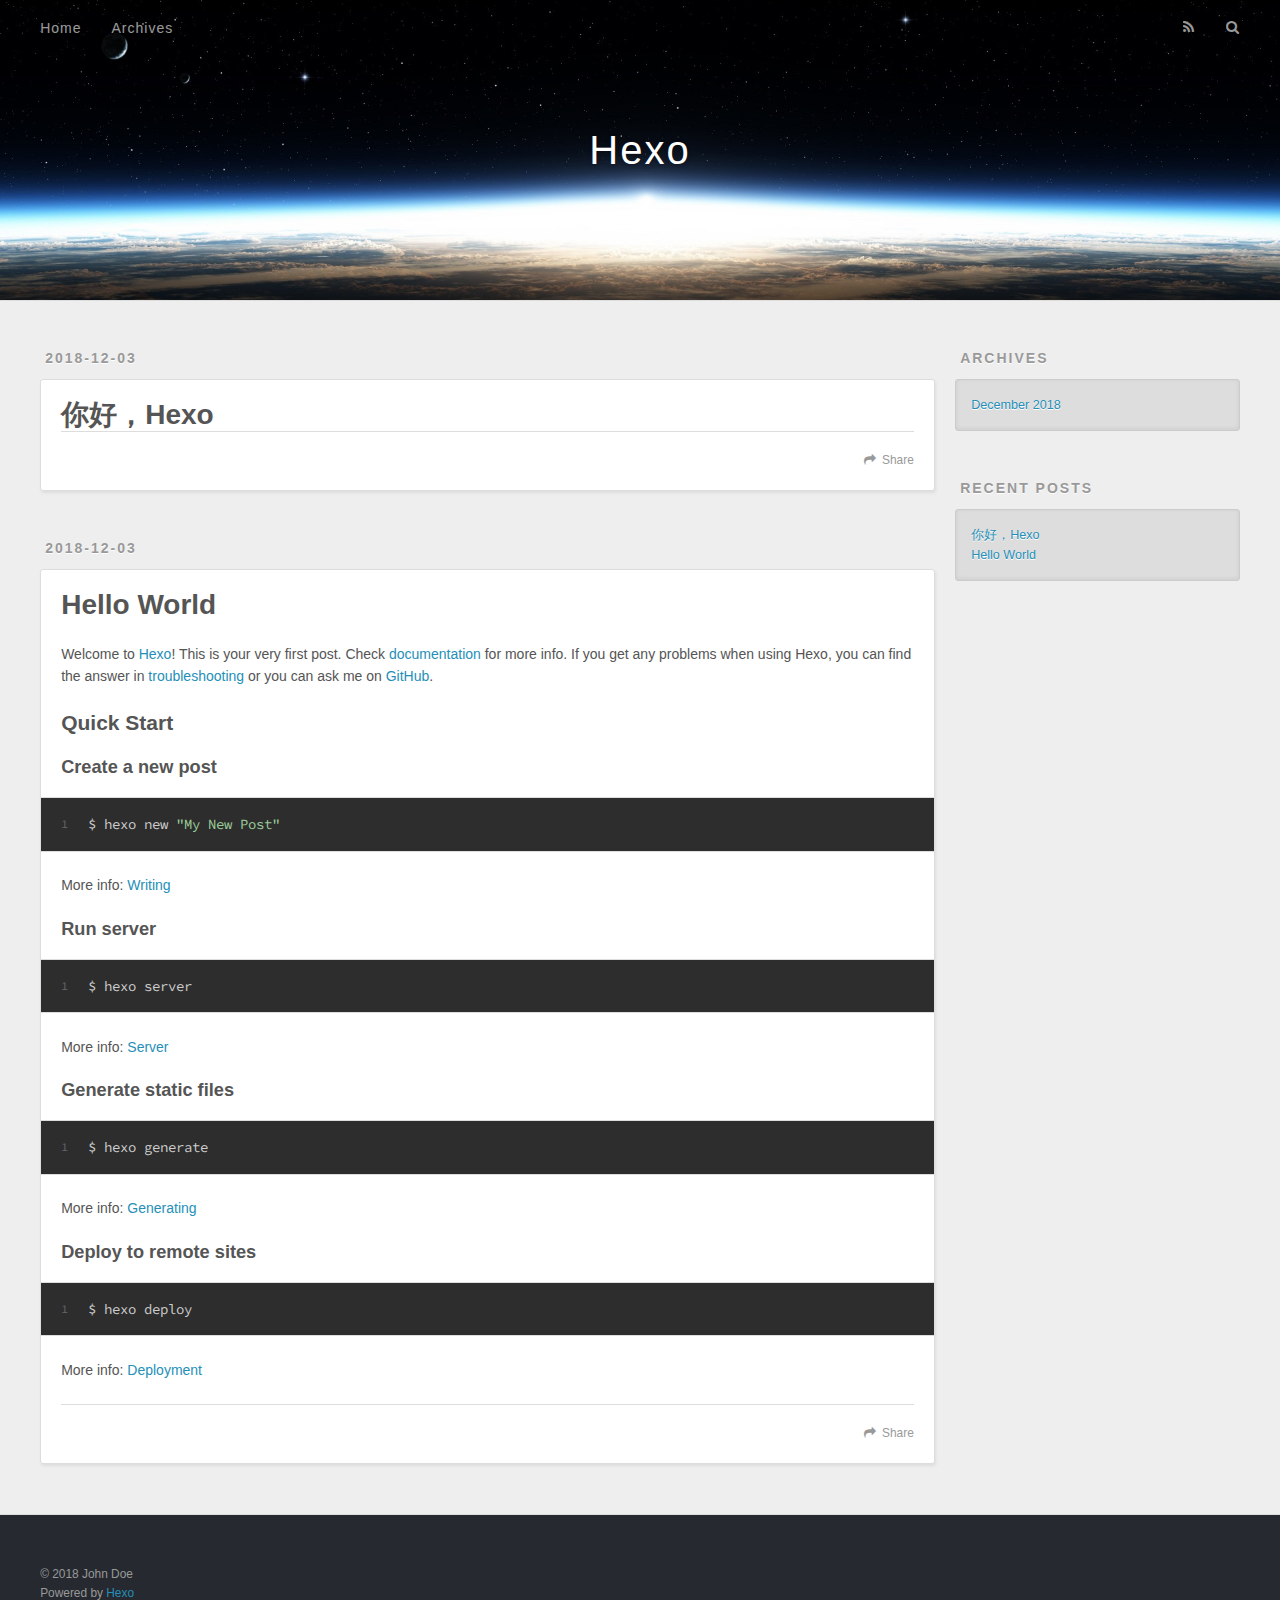
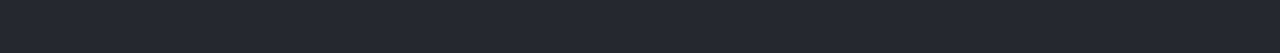
==== index.html @ b7c9f00b "Site updated: 2018-12-03 15:05:57" ====
<!DOCTYPE html>
<html>
<head><meta name="generator" content="Hexo 3.8.0">
  <meta charset="utf-8">
  

  
  <title>Hexo</title>
  <meta name="viewport" content="width=device-width, initial-scale=1, maximum-scale=1">
  <meta property="og:type" content="website">
<meta property="og:title" content="Hexo">
<meta property="og:url" content="http://yoursite.com/index.html">
<meta property="og:site_name" content="Hexo">
<meta property="og:locale" content="default">
<meta name="twitter:card" content="summary">
<meta name="twitter:title" content="Hexo">
  
    <link rel="alternate" href="/atom.xml" title="Hexo" type="application/atom+xml">
  
  
    <link rel="icon" href="/favicon.png">
  
  
    <link href="//fonts.googleapis.com/css?family=Source+Code+Pro" rel="stylesheet" type="text/css">
  
  <link rel="stylesheet" href="/css/style.css">
</head>
</html>
<body>
  <div id="container">
    <div id="wrap">
      <header id="header">
  <div id="banner"></div>
  <div id="header-outer" class="outer">
    <div id="header-title" class="inner">
      <h1 id="logo-wrap">
        <a href="/" id="logo">Hexo</a>
      </h1>
      
    </div>
    <div id="header-inner" class="inner">
      <nav id="main-nav">
        <a id="main-nav-toggle" class="nav-icon"></a>
        
          <a class="main-nav-link" href="/">Home</a>
        
          <a class="main-nav-link" href="/archives">Archives</a>
        
      </nav>
      <nav id="sub-nav">
        
          <a id="nav-rss-link" class="nav-icon" href="/atom.xml" title="RSS Feed"></a>
        
        <a id="nav-search-btn" class="nav-icon" title="Search"></a>
      </nav>
      <div id="search-form-wrap">
        <form action="//google.com/search" method="get" accept-charset="UTF-8" class="search-form"><input type="search" name="q" class="search-form-input" placeholder="Search"><button type="submit" class="search-form-submit">&#xF002;</button><input type="hidden" name="sitesearch" value="http://yoursite.com"></form>
      </div>
    </div>
  </div>
</header>
      <div class="outer">
        <section id="main">
  
    <article id="post-你好，Hexo" class="article article-type-post" itemscope="" itemprop="blogPost">
  <div class="article-meta">
    <a href="/2018/12/03/你好，Hexo/" class="article-date">
  <time datetime="2018-12-03T07:04:29.000Z" itemprop="datePublished">2018-12-03</time>
</a>
    
  </div>
  <div class="article-inner">
    
    
      <header class="article-header">
        
  
    <h1 itemprop="name">
      <a class="article-title" href="/2018/12/03/你好，Hexo/">你好，Hexo</a>
    </h1>
  

      </header>
    
    <div class="article-entry" itemprop="articleBody">
      
        
      
    </div>
    <footer class="article-footer">
      <a data-url="http://yoursite.com/2018/12/03/你好，Hexo/" data-id="cjp7z0o010001n8woi3otxloj" class="article-share-link">Share</a>
      
      
    </footer>
  </div>
  
</article>


  
    <article id="post-hello-world" class="article article-type-post" itemscope="" itemprop="blogPost">
  <div class="article-meta">
    <a href="/2018/12/03/hello-world/" class="article-date">
  <time datetime="2018-12-03T06:19:21.789Z" itemprop="datePublished">2018-12-03</time>
</a>
    
  </div>
  <div class="article-inner">
    
    
      <header class="article-header">
        
  
    <h1 itemprop="name">
      <a class="article-title" href="/2018/12/03/hello-world/">Hello World</a>
    </h1>
  

      </header>
    
    <div class="article-entry" itemprop="articleBody">
      
        <p>Welcome to <a href="https://hexo.io/" target="_blank" rel="noopener">Hexo</a>! This is your very first post. Check <a href="https://hexo.io/docs/" target="_blank" rel="noopener">documentation</a> for more info. If you get any problems when using Hexo, you can find the answer in <a href="https://hexo.io/docs/troubleshooting.html" target="_blank" rel="noopener">troubleshooting</a> or you can ask me on <a href="https://github.com/hexojs/hexo/issues" target="_blank" rel="noopener">GitHub</a>.</p>
<h2 id="Quick-Start"><a href="#Quick-Start" class="headerlink" title="Quick Start"></a>Quick Start</h2><h3 id="Create-a-new-post"><a href="#Create-a-new-post" class="headerlink" title="Create a new post"></a>Create a new post</h3><figure class="highlight bash"><table><tr><td class="gutter"><pre><span class="line">1</span><br></pre></td><td class="code"><pre><span class="line">$ hexo new <span class="string">"My New Post"</span></span><br></pre></td></tr></table></figure>
<p>More info: <a href="https://hexo.io/docs/writing.html" target="_blank" rel="noopener">Writing</a></p>
<h3 id="Run-server"><a href="#Run-server" class="headerlink" title="Run server"></a>Run server</h3><figure class="highlight bash"><table><tr><td class="gutter"><pre><span class="line">1</span><br></pre></td><td class="code"><pre><span class="line">$ hexo server</span><br></pre></td></tr></table></figure>
<p>More info: <a href="https://hexo.io/docs/server.html" target="_blank" rel="noopener">Server</a></p>
<h3 id="Generate-static-files"><a href="#Generate-static-files" class="headerlink" title="Generate static files"></a>Generate static files</h3><figure class="highlight bash"><table><tr><td class="gutter"><pre><span class="line">1</span><br></pre></td><td class="code"><pre><span class="line">$ hexo generate</span><br></pre></td></tr></table></figure>
<p>More info: <a href="https://hexo.io/docs/generating.html" target="_blank" rel="noopener">Generating</a></p>
<h3 id="Deploy-to-remote-sites"><a href="#Deploy-to-remote-sites" class="headerlink" title="Deploy to remote sites"></a>Deploy to remote sites</h3><figure class="highlight bash"><table><tr><td class="gutter"><pre><span class="line">1</span><br></pre></td><td class="code"><pre><span class="line">$ hexo deploy</span><br></pre></td></tr></table></figure>
<p>More info: <a href="https://hexo.io/docs/deployment.html" target="_blank" rel="noopener">Deployment</a></p>

      
    </div>
    <footer class="article-footer">
      <a data-url="http://yoursite.com/2018/12/03/hello-world/" data-id="cjp7z0nzw0000n8wo3avt9ej6" class="article-share-link">Share</a>
      
      
    </footer>
  </div>
  
</article>


  


</section>
        
          <aside id="sidebar">
  
    

  
    

  
    
  
    
  <div class="widget-wrap">
    <h3 class="widget-title">Archives</h3>
    <div class="widget">
      <ul class="archive-list"><li class="archive-list-item"><a class="archive-list-link" href="/archives/2018/12/">December 2018</a></li></ul>
    </div>
  </div>


  
    
  <div class="widget-wrap">
    <h3 class="widget-title">Recent Posts</h3>
    <div class="widget">
      <ul>
        
          <li>
            <a href="/2018/12/03/你好，Hexo/">你好，Hexo</a>
          </li>
        
          <li>
            <a href="/2018/12/03/hello-world/">Hello World</a>
          </li>
        
      </ul>
    </div>
  </div>

  
</aside>
        
      </div>
      <footer id="footer">
  
  <div class="outer">
    <div id="footer-info" class="inner">
      &copy; 2018 John Doe<br>
      Powered by <a href="http://hexo.io/" target="_blank">Hexo</a>
    </div>
  </div>
</footer>
    </div>
    <nav id="mobile-nav">
  
    <a href="/" class="mobile-nav-link">Home</a>
  
    <a href="/archives" class="mobile-nav-link">Archives</a>
  
</nav>
    

<script src="//ajax.googleapis.com/ajax/libs/jquery/2.0.3/jquery.min.js"></script>


  <link rel="stylesheet" href="/fancybox/jquery.fancybox.css">
  <script src="/fancybox/jquery.fancybox.pack.js"></script>


<script src="/js/script.js"></script>



  </div>
</body>
</html>
---- css/style.css ----
body {
  width: 100%;
}
body:before,
body:after {
  content: "";
  display: table;
}
body:after {
  clear: both;
}
html,
body,
div,
span,
applet,
object,
iframe,
h1,
h2,
h3,
h4,
h5,
h6,
p,
blockquote,
pre,
a,
abbr,
acronym,
address,
big,
cite,
code,
del,
dfn,
em,
img,
ins,
kbd,
q,
s,
samp,
small,
strike,
strong,
sub,
sup,
tt,
var,
dl,
dt,
dd,
ol,
ul,
li,
fieldset,
form,
label,
legend,
table,
caption,
tbody,
tfoot,
thead,
tr,
th,
td {
  margin: 0;
  padding: 0;
  border: 0;
  outline: 0;
  font-weight: inherit;
  font-style: inherit;
  font-family: inherit;
  font-size: 100%;
  vertical-align: baseline;
}
body {
  line-height: 1;
  color: #000;
  background: #fff;
}
ol,
ul {
  list-style: none;
}
table {
  border-collapse: separate;
  border-spacing: 0;
  vertical-align: middle;
}
caption,
th,
td {
  text-align: left;
  font-weight: normal;
  vertical-align: middle;
}
a img {
  border: none;
}
input,
button {
  margin: 0;
  padding: 0;
}
input::-moz-focus-inner,
button::-moz-focus-inner {
  border: 0;
  padding: 0;
}
@font-face {
  font-family: FontAwesome;
  font-style: normal;
  font-weight: normal;
  src: url("fonts/fontawesome-webfont.eot?v=#4.0.3");
  src: url("fonts/fontawesome-webfont.eot?#iefix&v=#4.0.3") format("embedded-opentype"), url("fonts/fontawesome-webfont.woff?v=#4.0.3") format("woff"), url("fonts/fontawesome-webfont.ttf?v=#4.0.3") format("truetype"), url("fonts/fontawesome-webfont.svg#fontawesomeregular?v=#4.0.3") format("svg");
}
html,
body,
#container {
  height: 100%;
}
body {
  background: #eee;
  font: 14px -apple-system, BlinkMacSystemFont, "Segoe UI", "Roboto", "Oxygen", "Ubuntu", "Cantarell", "Fira Sans", "Droid Sans", "Helvetica Neue", sans-serif;
  -webkit-text-size-adjust: 100%;
}
.outer {
  max-width: 1220px;
  margin: 0 auto;
  padding: 0 20px;
}
.outer:before,
.outer:after {
  content: "";
  display: table;
}
.outer:after {
  clear: both;
}
.inner {
  display: inline;
  float: left;
  width: 98.33333333333333%;
  margin: 0 0.833333333333333%;
}
.left,
.alignleft {
  float: left;
}
.right,
.alignright {
  float: right;
}
.clear {
  clear: both;
}
#container {
  position: relative;
}
.mobile-nav-on {
  overflow: hidden;
}
#wrap {
  height: 100%;
  width: 100%;
  position: absolute;
  top: 0;
  left: 0;
  -webkit-transition: 0.2s ease-out;
  -moz-transition: 0.2s ease-out;
  -ms-transition: 0.2s ease-out;
  transition: 0.2s ease-out;
  z-index: 1;
  background: #eee;
}
.mobile-nav-on #wrap {
  left: 280px;
}
@media screen and (min-width: 768px) {
  #main {
    display: inline;
    float: left;
    width: 73.33333333333333%;
    margin: 0 0.833333333333333%;
  }
}
.article-date,
.article-category-link,
.archive-year,
.widget-title {
  text-decoration: none;
  text-transform: uppercase;
  letter-spacing: 2px;
  color: #999;
  margin-bottom: 1em;
  margin-left: 5px;
  line-height: 1em;
  text-shadow: 0 1px #fff;
  font-weight: bold;
}
.article-inner,
.archive-article-inner {
  background: #fff;
  -webkit-box-shadow: 1px 2px 3px #ddd;
  box-shadow: 1px 2px 3px #ddd;
  border: 1px solid #ddd;
  border-radius: 3px;
}
.article-entry h1,
.widget h1 {
  font-size: 2em;
}
.article-entry h2,
.widget h2 {
  font-size: 1.5em;
}
.article-entry h3,
.widget h3 {
  font-size: 1.3em;
}
.article-entry h4,
.widget h4 {
  font-size: 1.2em;
}
.article-entry h5,
.widget h5 {
  font-size: 1em;
}
.article-entry h6,
.widget h6 {
  font-size: 1em;
  color: #999;
}
.article-entry hr,
.widget hr {
  border: 1px dashed #ddd;
}
.article-entry strong,
.widget strong {
  font-weight: bold;
}
.article-entry em,
.widget em,
.article-entry cite,
.widget cite {
  font-style: italic;
}
.article-entry sup,
.widget sup,
.article-entry sub,
.widget sub {
  font-size: 0.75em;
  line-height: 0;
  position: relative;
  vertical-align: baseline;
}
.article-entry sup,
.widget sup {
  top: -0.5em;
}
.article-entry sub,
.widget sub {
  bottom: -0.2em;
}
.article-entry small,
.widget small {
  font-size: 0.85em;
}
.article-entry acronym,
.widget acronym,
.article-entry abbr,
.widget abbr {
  border-bottom: 1px dotted;
}
.article-entry ul,
.widget ul,
.article-entry ol,
.widget ol,
.article-entry dl,
.widget dl {
  margin: 0 20px;
  line-height: 1.6em;
}
.article-entry ul ul,
.widget ul ul,
.article-entry ol ul,
.widget ol ul,
.article-entry ul ol,
.widget ul ol,
.article-entry ol ol,
.widget ol ol {
  margin-top: 0;
  margin-bottom: 0;
}
.article-entry ul,
.widget ul {
  list-style: disc;
}
.article-entry ol,
.widget ol {
  list-style: decimal;
}
.article-entry dt,
.widget dt {
  font-weight: bold;
}
#header {
  height: 300px;
  position: relative;
  border-bottom: 1px solid #ddd;
}
#header:before,
#header:after {
  content: "";
  position: absolute;
  left: 0;
  right: 0;
  height: 40px;
}
#header:before {
  top: 0;
  background: -webkit-linear-gradient(rgba(0,0,0,0.2), transparent);
  background: -moz-linear-gradient(rgba(0,0,0,0.2), transparent);
  background: -ms-linear-gradient(rgba(0,0,0,0.2), transparent);
  background: linear-gradient(rgba(0,0,0,0.2), transparent);
}
#header:after {
  bottom: 0;
  background: -webkit-linear-gradient(transparent, rgba(0,0,0,0.2));
  background: -moz-linear-gradient(transparent, rgba(0,0,0,0.2));
  background: -ms-linear-gradient(transparent, rgba(0,0,0,0.2));
  background: linear-gradient(transparent, rgba(0,0,0,0.2));
}
#header-outer {
  height: 100%;
  position: relative;
}
#header-inner {
  position: relative;
  overflow: hidden;
}
#banner {
  position: absolute;
  top: 0;
  left: 0;
  width: 100%;
  height: 100%;
  background: url("images/banner.jpg") center #000;
  -webkit-background-size: cover;
  -moz-background-size: cover;
  background-size: cover;
  z-index: -1;
}
#header-title {
  text-align: center;
  height: 40px;
  position: absolute;
  top: 50%;
  left: 0;
  margin-top: -20px;
}
#logo,
#subtitle {
  text-decoration: none;
  color: #fff;
  font-weight: 300;
  text-shadow: 0 1px 4px rgba(0,0,0,0.3);
}
#logo {
  font-size: 40px;
  line-height: 40px;
  letter-spacing: 2px;
}
#subtitle {
  font-size: 16px;
  line-height: 16px;
  letter-spacing: 1px;
}
#subtitle-wrap {
  margin-top: 16px;
}
#main-nav {
  float: left;
  margin-left: -15px;
}
.nav-icon,
.main-nav-link {
  float: left;
  color: #fff;
  opacity: 0.6;
  text-decoration: none;
  text-shadow: 0 1px rgba(0,0,0,0.2);
  -webkit-transition: opacity 0.2s;
  -moz-transition: opacity 0.2s;
  -ms-transition: opacity 0.2s;
  transition: opacity 0.2s;
  display: block;
  padding: 20px 15px;
}
.nav-icon:hover,
.main-nav-link:hover {
  opacity: 1;
}
.nav-icon {
  font-family: FontAwesome;
  text-align: center;
  font-size: 14px;
  width: 14px;
  height: 14px;
  padding: 20px 15px;
  position: relative;
  cursor: pointer;
}
.main-nav-link {
  font-weight: 300;
  letter-spacing: 1px;
}
@media screen and (max-width: 479px) {
  .main-nav-link {
    display: none;
  }
}
#main-nav-toggle {
  display: none;
}
#main-nav-toggle:before {
  content: "\f0c9";
}
@media screen and (max-width: 479px) {
  #main-nav-toggle {
    display: block;
  }
}
#sub-nav {
  float: right;
  margin-right: -15px;
}
#nav-rss-link:before {
  content: "\f09e";
}
#nav-search-btn:before {
  content: "\f002";
}
#search-form-wrap {
  position: absolute;
  top: 15px;
  width: 150px;
  height: 30px;
  right: -150px;
  opacity: 0;
  -webkit-transition: 0.2s ease-out;
  -moz-transition: 0.2s ease-out;
  -ms-transition: 0.2s ease-out;
  transition: 0.2s ease-out;
}
#search-form-wrap.on {
  opacity: 1;
  right: 0;
}
@media screen and (max-width: 479px) {
  #search-form-wrap {
    width: 100%;
    right: -100%;
  }
}
.search-form {
  position: absolute;
  top: 0;
  left: 0;
  right: 0;
  background: #fff;
  padding: 5px 15px;
  border-radius: 15px;
  -webkit-box-shadow: 0 0 10px rgba(0,0,0,0.3);
  box-shadow: 0 0 10px rgba(0,0,0,0.3);
}
.search-form-input {
  border: none;
  background: none;
  color: #555;
  width: 100%;
  font: 13px -apple-system, BlinkMacSystemFont, "Segoe UI", "Roboto", "Oxygen", "Ubuntu", "Cantarell", "Fira Sans", "Droid Sans", "Helvetica Neue", sans-serif;
  outline: none;
}
.search-form-input::-webkit-search-results-decoration,
.search-form-input::-webkit-search-cancel-button {
  -webkit-appearance: none;
}
.search-form-submit {
  position: absolute;
  top: 50%;
  right: 10px;
  margin-top: -7px;
  font: 13px FontAwesome;
  border: none;
  background: none;
  color: #bbb;
  cursor: pointer;
}
.search-form-submit:hover,
.search-form-submit:focus {
  color: #777;
}
.article {
  margin: 50px 0;
}
.article-inner {
  overflow: hidden;
}
.article-meta:before,
.article-meta:after {
  content: "";
  display: table;
}
.article-meta:after {
  clear: both;
}
.article-date {
  float: left;
}
.article-category {
  float: left;
  line-height: 1em;
  color: #ccc;
  text-shadow: 0 1px #fff;
  margin-left: 8px;
}
.article-category:before {
  content: "\2022";
}
.article-category-link {
  margin: 0 12px 1em;
}
.article-header {
  padding: 20px 20px 0;
}
.article-title {
  text-decoration: none;
  font-size: 2em;
  font-weight: bold;
  color: #555;
  line-height: 1.1em;
  -webkit-transition: color 0.2s;
  -moz-transition: color 0.2s;
  -ms-transition: color 0.2s;
  transition: color 0.2s;
}
a.article-title:hover {
  color: #258fb8;
}
.article-entry {
  color: #555;
  padding: 0 20px;
}
.article-entry:before,
.article-entry:after {
  content: "";
  display: table;
}
.article-entry:after {
  clear: both;
}
.article-entry p,
.article-entry table {
  line-height: 1.6em;
  margin: 1.6em 0;
}
.article-entry h1,
.article-entry h2,
.article-entry h3,
.article-entry h4,
.article-entry h5,
.article-entry h6 {
  font-weight: bold;
}
.article-entry h1,
.article-entry h2,
.article-entry h3,
.article-entry h4,
.article-entry h5,
.article-entry h6 {
  line-height: 1.1em;
  margin: 1.1em 0;
}
.article-entry a {
  color: #258fb8;
  text-decoration: none;
}
.article-entry a:hover {
  text-decoration: underline;
}
.article-entry ul,
.article-entry ol,
.article-entry dl {
  margin-top: 1.6em;
  margin-bottom: 1.6em;
}
.article-entry img,
.article-entry video {
  max-width: 100%;
  height: auto;
  display: block;
  margin: auto;
}
.article-entry iframe {
  border: none;
}
.article-entry table {
  width: 100%;
  border-collapse: collapse;
  border-spacing: 0;
}
.article-entry th {
  font-weight: bold;
  border-bottom: 3px solid #ddd;
  padding-bottom: 0.5em;
}
.article-entry td {
  border-bottom: 1px solid #ddd;
  padding: 10px 0;
}
.article-entry blockquote {
  font-family: Georgia, "Times New Roman", serif;
  font-size: 1.4em;
  margin: 1.6em 20px;
  text-align: center;
}
.article-entry blockquote footer {
  font-size: 14px;
  margin: 1.6em 0;
  font-family: -apple-system, BlinkMacSystemFont, "Segoe UI", "Roboto", "Oxygen", "Ubuntu", "Cantarell", "Fira Sans", "Droid Sans", "Helvetica Neue", sans-serif;
}
.article-entry blockquote footer cite:before {
  content: "—";
  padding: 0 0.5em;
}
.article-entry .pullquote {
  text-align: left;
  width: 45%;
  margin: 0;
}
.article-entry .pullquote.left {
  margin-left: 0.5em;
  margin-right: 1em;
}
.article-entry .pullquote.right {
  margin-right: 0.5em;
  margin-left: 1em;
}
.article-entry .caption {
  color: #999;
  display: block;
  font-size: 0.9em;
  margin-top: 0.5em;
  position: relative;
  text-align: center;
}
.article-entry .video-container {
  position: relative;
  padding-top: 56.25%;
  height: 0;
  overflow: hidden;
}
.article-entry .video-container iframe,
.article-entry .video-container object,
.article-entry .video-container embed {
  position: absolute;
  top: 0;
  left: 0;
  width: 100%;
  height: 100%;
  margin-top: 0;
}
.article-more-link a {
  display: inline-block;
  line-height: 1em;
  padding: 6px 15px;
  border-radius: 15px;
  background: #eee;
  color: #999;
  text-shadow: 0 1px #fff;
  text-decoration: none;
}
.article-more-link a:hover {
  background: #258fb8;
  color: #fff;
  text-decoration: none;
  text-shadow: 0 1px #1e7293;
}
.article-footer {
  font-size: 0.85em;
  line-height: 1.6em;
  border-top: 1px solid #ddd;
  padding-top: 1.6em;
  margin: 0 20px 20px;
}
.article-footer:before,
.article-footer:after {
  content: "";
  display: table;
}
.article-footer:after {
  clear: both;
}
.article-footer a {
  color: #999;
  text-decoration: none;
}
.article-footer a:hover {
  color: #555;
}
.article-tag-list-item {
  float: left;
  margin-right: 10px;
}
.article-tag-list-link:before {
  content: "#";
}
.article-comment-link {
  float: right;
}
.article-comment-link:before {
  content: "\f075";
  font-family: FontAwesome;
  padding-right: 8px;
}
.article-share-link {
  cursor: pointer;
  float: right;
  margin-left: 20px;
}
.article-share-link:before {
  content: "\f064";
  font-family: FontAwesome;
  padding-right: 6px;
}
#article-nav {
  position: relative;
}
#article-nav:before,
#article-nav:after {
  content: "";
  display: table;
}
#article-nav:after {
  clear: both;
}
@media screen and (min-width: 768px) {
  #article-nav {
    margin: 50px 0;
  }
  #article-nav:before {
    width: 8px;
    height: 8px;
    position: absolute;
    top: 50%;
    left: 50%;
    margin-top: -4px;
    margin-left: -4px;
    content: "";
    border-radius: 50%;
    background: #ddd;
    -webkit-box-shadow: 0 1px 2px #fff;
    box-shadow: 0 1px 2px #fff;
  }
}
.article-nav-link-wrap {
  text-decoration: none;
  text-shadow: 0 1px #fff;
  color: #999;
  -webkit-box-sizing: border-box;
  -moz-box-sizing: border-box;
  box-sizing: border-box;
  margin-top: 50px;
  text-align: center;
  display: block;
}
.article-nav-link-wrap:hover {
  color: #555;
}
@media screen and (min-width: 768px) {
  .article-nav-link-wrap {
    width: 50%;
    margin-top: 0;
  }
}
@media screen and (min-width: 768px) {
  #article-nav-newer {
    float: left;
    text-align: right;
    padding-right: 20px;
  }
}
@media screen and (min-width: 768px) {
  #article-nav-older {
    float: right;
    text-align: left;
    padding-left: 20px;
  }
}
.article-nav-caption {
  text-transform: uppercase;
  letter-spacing: 2px;
  color: #ddd;
  line-height: 1em;
  font-weight: bold;
}
#article-nav-newer .article-nav-caption {
  margin-right: -2px;
}
.article-nav-title {
  font-size: 0.85em;
  line-height: 1.6em;
  margin-top: 0.5em;
}
.article-share-box {
  position: absolute;
  display: none;
  background: #fff;
  -webkit-box-shadow: 1px 2px 10px rgba(0,0,0,0.2);
  box-shadow: 1px 2px 10px rgba(0,0,0,0.2);
  border-radius: 3px;
  margin-left: -145px;
  overflow: hidden;
  z-index: 1;
}
.article-share-box.on {
  display: block;
}
.article-share-input {
  width: 100%;
  background: none;
  -webkit-box-sizing: border-box;
  -moz-box-sizing: border-box;
  box-sizing: border-box;
  font: 14px -apple-system, BlinkMacSystemFont, "Segoe UI", "Roboto", "Oxygen", "Ubuntu", "Cantarell", "Fira Sans", "Droid Sans", "Helvetica Neue", sans-serif;
  padding: 0 15px;
  color: #555;
  outline: none;
  border: 1px solid #ddd;
  border-radius: 3px 3px 0 0;
  height: 36px;
  line-height: 36px;
}
.article-share-links {
  background: #eee;
}
.article-share-links:before,
.article-share-links:after {
  content: "";
  display: table;
}
.article-share-links:after {
  clear: both;
}
.article-share-twitter,
.article-share-facebook,
.article-share-pinterest,
.article-share-google {
  width: 50px;
  height: 36px;
  display: block;
  float: left;
  position: relative;
  color: #999;
  text-shadow: 0 1px #fff;
}
.article-share-twitter:before,
.article-share-facebook:before,
.article-share-pinterest:before,
.article-share-google:before {
  font-size: 20px;
  font-family: FontAwesome;
  width: 20px;
  height: 20px;
  position: absolute;
  top: 50%;
  left: 50%;
  margin-top: -10px;
  margin-left: -10px;
  text-align: center;
}
.article-share-twitter:hover,
.article-share-facebook:hover,
.article-share-pinterest:hover,
.article-share-google:hover {
  color: #fff;
}
.article-share-twitter:before {
  content: "\f099";
}
.article-share-twitter:hover {
  background: #00aced;
  text-shadow: 0 1px #008abe;
}
.article-share-facebook:before {
  content: "\f09a";
}
.article-share-facebook:hover {
  background: #3b5998;
  text-shadow: 0 1px #2f477a;
}
.article-share-pinterest:before {
  content: "\f0d2";
}
.article-share-pinterest:hover {
  background: #cb2027;
  text-shadow: 0 1px #a21a1f;
}
.article-share-google:before {
  content: "\f0d5";
}
.article-share-google:hover {
  background: #dd4b39;
  text-shadow: 0 1px #be3221;
}
.article-gallery {
  background: #000;
  position: relative;
}
.article-gallery-photos {
  position: relative;
  overflow: hidden;
}
.article-gallery-img {
  display: none;
  max-width: 100%;
}
.article-gallery-img:first-child {
  display: block;
}
.article-gallery-img.loaded {
  position: absolute;
  display: block;
}
.article-gallery-img img {
  display: block;
  max-width: 100%;
  margin: 0 auto;
}
#comments {
  background: #fff;
  -webkit-box-shadow: 1px 2px 3px #ddd;
  box-shadow: 1px 2px 3px #ddd;
  padding: 20px;
  border: 1px solid #ddd;
  border-radius: 3px;
  margin: 50px 0;
}
#comments a {
  color: #258fb8;
}
.archives-wrap {
  margin: 50px 0;
}
.archives:before,
.archives:after {
  content: "";
  display: table;
}
.archives:after {
  clear: both;
}
.archive-year-wrap {
  margin-bottom: 1em;
}
.archives {
  -webkit-column-gap: 10px;
  -moz-column-gap: 10px;
  column-gap: 10px;
}
@media screen and (min-width: 480px) and (max-width: 767px) {
  .archives {
    -webkit-column-count: 2;
    -moz-column-count: 2;
    column-count: 2;
  }
}
@media screen and (min-width: 768px) {
  .archives {
    -webkit-column-count: 3;
    -moz-column-count: 3;
    column-count: 3;
  }
}
.archive-article {
  -webkit-column-break-inside: avoid;
  page-break-inside: avoid;
  overflow: hidden;
  break-inside: avoid-column;
}
.archive-article-inner {
  padding: 10px;
  margin-bottom: 15px;
}
.archive-article-title {
  text-decoration: none;
  font-weight: bold;
  color: #555;
  -webkit-transition: color 0.2s;
  -moz-transition: color 0.2s;
  -ms-transition: color 0.2s;
  transition: color 0.2s;
  line-height: 1.6em;
}
.archive-article-title:hover {
  color: #258fb8;
}
.archive-article-footer {
  margin-top: 1em;
}
.archive-article-date {
  color: #999;
  text-decoration: none;
  font-size: 0.85em;
  line-height: 1em;
  margin-bottom: 0.5em;
  display: block;
}
#page-nav {
  margin: 50px auto;
  background: #fff;
  -webkit-box-shadow: 1px 2px 3px #ddd;
  box-shadow: 1px 2px 3px #ddd;
  border: 1px solid #ddd;
  border-radius: 3px;
  text-align: center;
  color: #999;
  overflow: hidden;
}
#page-nav:before,
#page-nav:after {
  content: "";
  display: table;
}
#page-nav:after {
  clear: both;
}
#page-nav a,
#page-nav span {
  padding: 10px 20px;
  line-height: 1;
  height: 2ex;
}
#page-nav a {
  color: #999;
  text-decoration: none;
}
#page-nav a:hover {
  background: #999;
  color: #fff;
}
#page-nav .prev {
  float: left;
}
#page-nav .next {
  float: right;
}
#page-nav .page-number {
  display: inline-block;
}
@media screen and (max-width: 479px) {
  #page-nav .page-number {
    display: none;
  }
}
#page-nav .current {
  color: #555;
  font-weight: bold;
}
#page-nav .space {
  color: #ddd;
}
#footer {
  background: #262a30;
  padding: 50px 0;
  border-top: 1px solid #ddd;
  color: #999;
}
#footer a {
  color: #258fb8;
  text-decoration: none;
}
#footer a:hover {
  text-decoration: underline;
}
#footer-info {
  line-height: 1.6em;
  font-size: 0.85em;
}
.article-entry pre,
.article-entry .highlight {
  background: #2d2d2d;
  margin: 0 -20px;
  padding: 15px 20px;
  border-style: solid;
  border-color: #ddd;
  border-width: 1px 0;
  overflow: auto;
  color: #ccc;
  line-height: 22.400000000000002px;
}
.article-entry .highlight .gutter pre,
.article-entry .gist .gist-file .gist-data .line-numbers {
  color: #666;
  font-size: 0.85em;
}
.article-entry pre,
.article-entry code {
  font-family: "Source Code Pro", Consolas, Monaco, Menlo, Consolas, monospace;
}
.article-entry code {
  background: #eee;
  text-shadow: 0 1px #fff;
  padding: 0 0.3em;
}
.article-entry pre code {
  background: none;
  text-shadow: none;
  padding: 0;
}
.article-entry .highlight pre {
  border: none;
  margin: 0;
  padding: 0;
}
.article-entry .highlight table {
  margin: 0;
  width: auto;
}
.article-entry .highlight td {
  border: none;
  padding: 0;
}
.article-entry .highlight figcaption {
  font-size: 0.85em;
  color: #999;
  line-height: 1em;
  margin-bottom: 1em;
}
.article-entry .highlight figcaption:before,
.article-entry .highlight figcaption:after {
  content: "";
  display: table;
}
.article-entry .highlight figcaption:after {
  clear: both;
}
.article-entry .highlight figcaption a {
  float: right;
}
.article-entry .highlight .gutter pre {
  text-align: right;
  padding-right: 20px;
}
.article-entry .highlight .line {
  height: 22.400000000000002px;
}
.article-entry .highlight .line.marked {
  background: #515151;
}
.article-entry .gist {
  margin: 0 -20px;
  border-style: solid;
  border-color: #ddd;
  border-width: 1px 0;
  background: #2d2d2d;
  padding: 15px 20px 15px 0;
}
.article-entry .gist .gist-file {
  border: none;
  font-family: "Source Code Pro", Consolas, Monaco, Menlo, Consolas, monospace;
  margin: 0;
}
.article-entry .gist .gist-file .gist-data {
  background: none;
  border: none;
}
.article-entry .gist .gist-file .gist-data .line-numbers {
  background: none;
  border: none;
  padding: 0 20px 0 0;
}
.article-entry .gist .gist-file .gist-data .line-data {
  padding: 0 !important;
}
.article-entry .gist .gist-file .highlight {
  margin: 0;
  padding: 0;
  border: none;
}
.article-entry .gist .gist-file .gist-meta {
  background: #2d2d2d;
  color: #999;
  font: 0.85em -apple-system, BlinkMacSystemFont, "Segoe UI", "Roboto", "Oxygen", "Ubuntu", "Cantarell", "Fira Sans", "Droid Sans", "Helvetica Neue", sans-serif;
  text-shadow: 0 0;
  padding: 0;
  margin-top: 1em;
  margin-left: 20px;
}
.article-entry .gist .gist-file .gist-meta a {
  color: #258fb8;
  font-weight: normal;
}
.article-entry .gist .gist-file .gist-meta a:hover {
  text-decoration: underline;
}
pre .comment,
pre .title {
  color: #999;
}
pre .variable,
pre .attribute,
pre .tag,
pre .regexp,
pre .ruby .constant,
pre .xml .tag .title,
pre .xml .pi,
pre .xml .doctype,
pre .html .doctype,
pre .css .id,
pre .css .class,
pre .css .pseudo {
  color: #f2777a;
}
pre .number,
pre .preprocessor,
pre .built_in,
pre .literal,
pre .params,
pre .constant {
  color: #f99157;
}
pre .class,
pre .ruby .class .title,
pre .css .rules .attribute {
  color: #9c9;
}
pre .string,
pre .value,
pre .inheritance,
pre .header,
pre .ruby .symbol,
pre .xml .cdata {
  color: #9c9;
}
pre .css .hexcolor {
  color: #6cc;
}
pre .function,
pre .python .decorator,
pre .python .title,
pre .ruby .function .title,
pre .ruby .title .keyword,
pre .perl .sub,
pre .javascript .title,
pre .coffeescript .title {
  color: #69c;
}
pre .keyword,
pre .javascript .function {
  color: #c9c;
}
@media screen and (max-width: 479px) {
  #mobile-nav {
    position: absolute;
    top: 0;
    left: 0;
    width: 280px;
    height: 100%;
    background: #191919;
    border-right: 1px solid #fff;
  }
}
@media screen and (max-width: 479px) {
  .mobile-nav-link {
    display: block;
    color: #999;
    text-decoration: none;
    padding: 15px 20px;
    font-weight: bold;
  }
  .mobile-nav-link:hover {
    color: #fff;
  }
}
@media screen and (min-width: 768px) {
  #sidebar {
    display: inline;
    float: left;
    width: 23.333333333333332%;
    margin: 0 0.833333333333333%;
  }
}
.widget-wrap {
  margin: 50px 0;
}
.widget {
  color: #777;
  text-shadow: 0 1px #fff;
  background: #ddd;
  -webkit-box-shadow: 0 -1px 4px #ccc inset;
  box-shadow: 0 -1px 4px #ccc inset;
  border: 1px solid #ccc;
  padding: 15px;
  border-radius: 3px;
}
.widget a {
  color: #258fb8;
  text-decoration: none;
}
.widget a:hover {
  text-decoration: underline;
}
.widget ul ul,
.widget ol ul,
.widget dl ul,
.widget ul ol,
.widget ol ol,
.widget dl ol,
.widget ul dl,
.widget ol dl,
.widget dl dl {
  margin-left: 15px;
  list-style: disc;
}
.widget {
  line-height: 1.6em;
  word-wrap: break-word;
  font-size: 0.9em;
}
.widget ul,
.widget ol {
  list-style: none;
  margin: 0;
}
.widget ul ul,
.widget ol ul,
.widget ul ol,
.widget ol ol {
  margin: 0 20px;
}
.widget ul ul,
.widget ol ul {
  list-style: disc;
}
.widget ul ol,
.widget ol ol {
  list-style: decimal;
}
.category-list-count,
.tag-list-count,
.archive-list-count {
  padding-left: 5px;
  color: #999;
  font-size: 0.85em;
}
.category-list-count:before,
.tag-list-count:before,
.archive-list-count:before {
  content: "(";
}
.category-list-count:after,
.tag-list-count:after,
.archive-list-count:after {
  content: ")";
}
.tagcloud a {
  margin-right: 5px;
  display: inline-block;
}
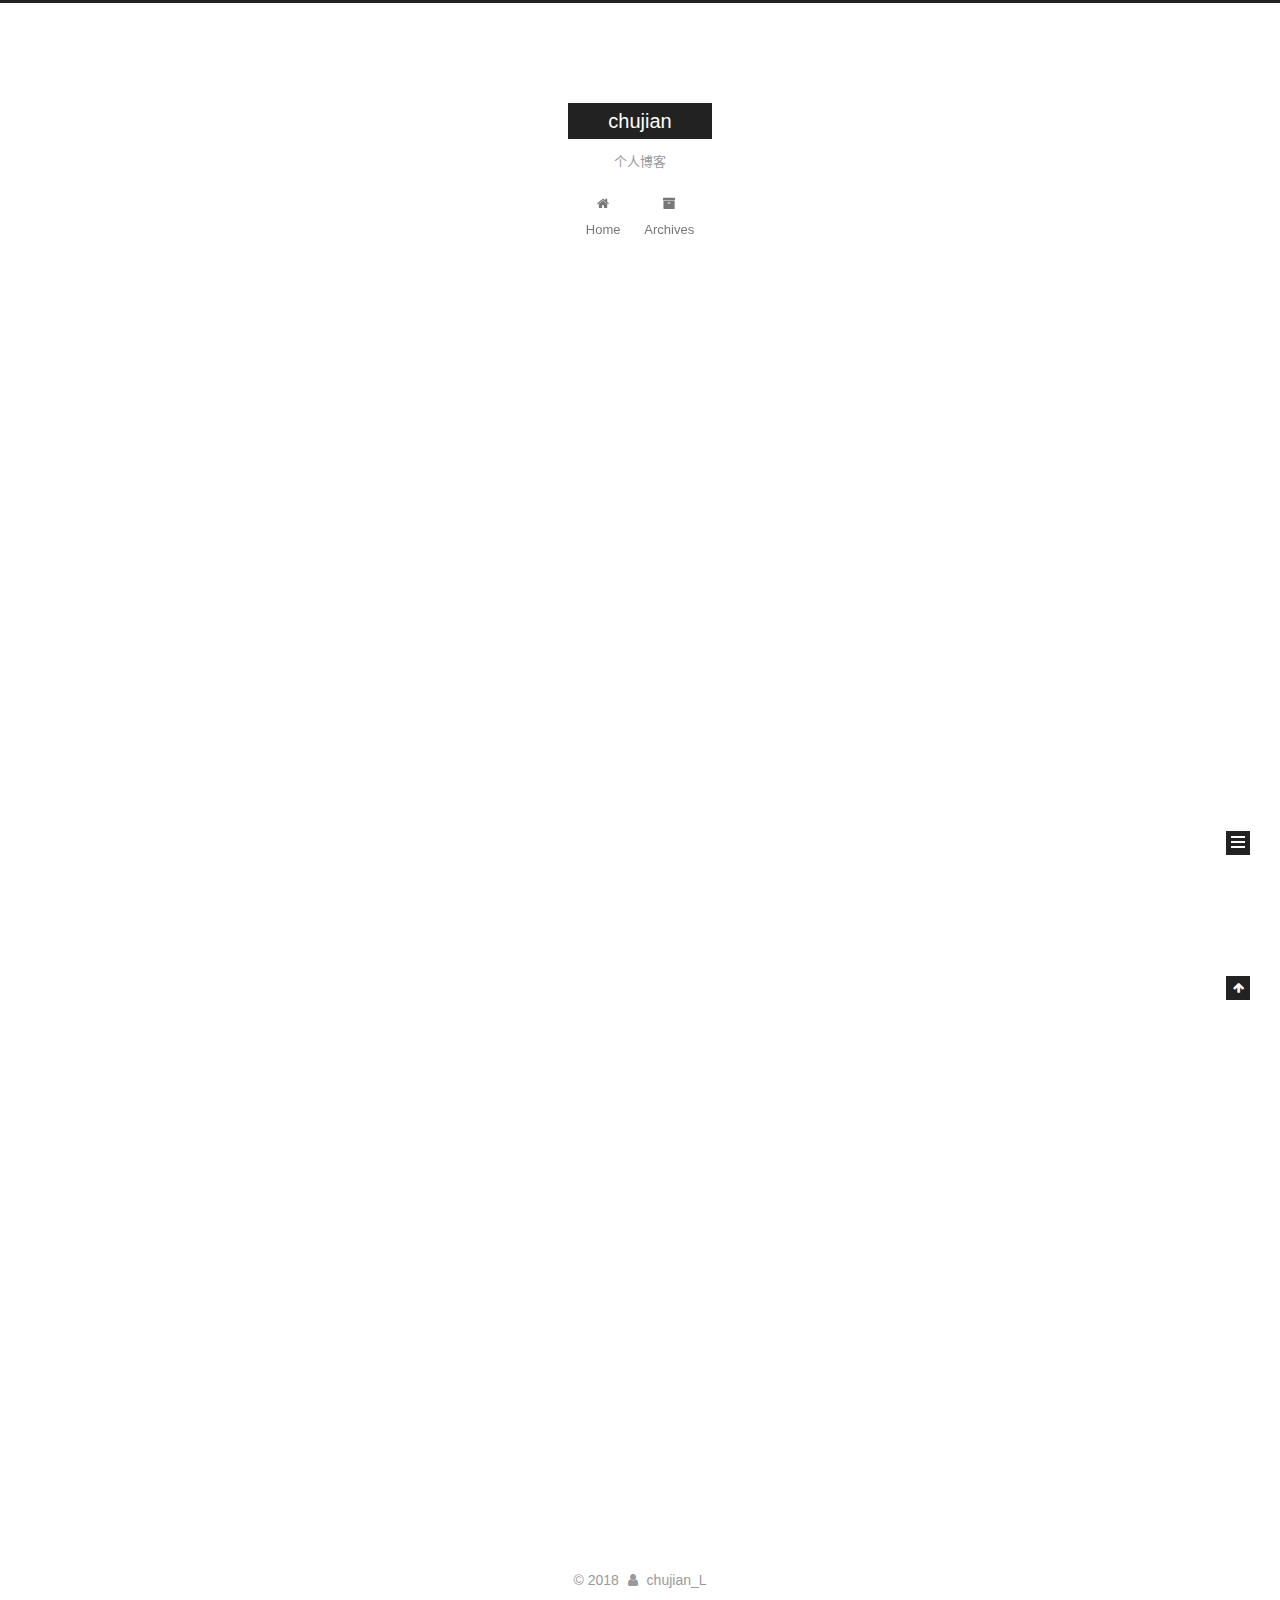
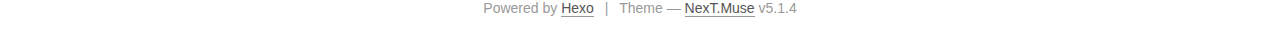
==== commit 8f6fbf4b: "Site updated: 2018-12-03 15:43:54" ====
--- a/index.html
+++ b/index.html
@@ -1,126 +1,425 @@
 <!DOCTYPE html>
-<html>
+
+
+
+  
+
+
+<html class="theme-next muse use-motion" lang="zh-CN">
 <head><meta name="generator" content="Hexo 3.8.0">
-  <meta charset="utf-8">
-  
-
-  
-  <title>Hexo</title>
-  <meta name="viewport" content="width=device-width, initial-scale=1, maximum-scale=1">
-  <meta property="og:type" content="website">
-<meta property="og:title" content="Hexo">
+  <meta charset="UTF-8">
+<meta http-equiv="X-UA-Compatible" content="IE=edge">
+<meta name="viewport" content="width=device-width, initial-scale=1, maximum-scale=1">
+<meta name="theme-color" content="#222">
+
+
+
+
+
+
+
+
+
+<meta http-equiv="Cache-Control" content="no-transform">
+<meta http-equiv="Cache-Control" content="no-siteapp">
+
+
+
+
+
+
+
+
+
+
+
+
+
+
+
+
+  
+  
+  <link href="/lib/fancybox/source/jquery.fancybox.css?v=2.1.5" rel="stylesheet" type="text/css">
+
+
+
+
+
+
+
+<link href="/lib/font-awesome/css/font-awesome.min.css?v=4.6.2" rel="stylesheet" type="text/css">
+
+<link href="/css/main.css?v=5.1.4" rel="stylesheet" type="text/css">
+
+
+  <link rel="apple-touch-icon" sizes="180x180" href="/images/apple-touch-icon-next.png?v=5.1.4">
+
+
+  <link rel="icon" type="image/png" sizes="32x32" href="/images/favicon-32x32-next.png?v=5.1.4">
+
+
+  <link rel="icon" type="image/png" sizes="16x16" href="/images/favicon-16x16-next.png?v=5.1.4">
+
+
+  <link rel="mask-icon" href="/images/logo.svg?v=5.1.4" color="#222">
+
+
+
+
+
+  <meta name="keywords" content="Hexo, NexT">
+
+
+
+
+
+
+
+
+
+
+<meta property="og:type" content="website">
+<meta property="og:title" content="chujian">
 <meta property="og:url" content="http://yoursite.com/index.html">
-<meta property="og:site_name" content="Hexo">
-<meta property="og:locale" content="default">
+<meta property="og:site_name" content="chujian">
+<meta property="og:locale" content="zh-CN">
 <meta name="twitter:card" content="summary">
-<meta name="twitter:title" content="Hexo">
-  
-    <link rel="alternate" href="/atom.xml" title="Hexo" type="application/atom+xml">
-  
-  
-    <link rel="icon" href="/favicon.png">
-  
-  
-    <link href="//fonts.googleapis.com/css?family=Source+Code+Pro" rel="stylesheet" type="text/css">
-  
-  <link rel="stylesheet" href="/css/style.css">
+<meta name="twitter:title" content="chujian">
+
+
+
+<script type="text/javascript" id="hexo.configurations">
+  var NexT = window.NexT || {};
+  var CONFIG = {
+    root: '/',
+    scheme: 'Muse',
+    version: '5.1.4',
+    sidebar: {"position":"left","display":"post","offset":12,"b2t":false,"scrollpercent":false,"onmobile":false},
+    fancybox: true,
+    tabs: true,
+    motion: {"enable":true,"async":false,"transition":{"post_block":"fadeIn","post_header":"slideDownIn","post_body":"slideDownIn","coll_header":"slideLeftIn","sidebar":"slideUpIn"}},
+    duoshuo: {
+      userId: '0',
+      author: 'Author'
+    },
+    algolia: {
+      applicationID: '',
+      apiKey: '',
+      indexName: '',
+      hits: {"per_page":10},
+      labels: {"input_placeholder":"Search for Posts","hits_empty":"We didn't find any results for the search: ${query}","hits_stats":"${hits} results found in ${time} ms"}
+    }
+  };
+</script>
+
+
+
+  <link rel="canonical" href="http://yoursite.com/">
+
+
+
+
+
+  <title>chujian</title>
+  
+
+
+
+
+
+
+
+
 </head>
-</html>
-<body>
-  <div id="container">
-    <div id="wrap">
-      <header id="header">
-  <div id="banner"></div>
-  <div id="header-outer" class="outer">
-    <div id="header-title" class="inner">
-      <h1 id="logo-wrap">
-        <a href="/" id="logo">Hexo</a>
-      </h1>
-      
+
+<body itemscope="" itemtype="http://schema.org/WebPage" lang="zh-CN">
+
+  
+  
+    
+  
+
+  <div class="container sidebar-position-left 
+  page-home">
+    <div class="headband"></div>
+
+    <header id="header" class="header" itemscope="" itemtype="http://schema.org/WPHeader">
+      <div class="header-inner"><div class="site-brand-wrapper">
+  <div class="site-meta ">
+    
+
+    <div class="custom-logo-site-title">
+      <a href="/" class="brand" rel="start">
+        <span class="logo-line-before"><i></i></span>
+        <span class="site-title">chujian</span>
+        <span class="logo-line-after"><i></i></span>
+      </a>
     </div>
-    <div id="header-inner" class="inner">
-      <nav id="main-nav">
-        <a id="main-nav-toggle" class="nav-icon"></a>
-        
-          <a class="main-nav-link" href="/">Home</a>
-        
-          <a class="main-nav-link" href="/archives">Archives</a>
-        
-      </nav>
-      <nav id="sub-nav">
-        
-          <a id="nav-rss-link" class="nav-icon" href="/atom.xml" title="RSS Feed"></a>
-        
-        <a id="nav-search-btn" class="nav-icon" title="Search"></a>
-      </nav>
-      <div id="search-form-wrap">
-        <form action="//google.com/search" method="get" accept-charset="UTF-8" class="search-form"><input type="search" name="q" class="search-form-input" placeholder="Search"><button type="submit" class="search-form-submit">&#xF002;</button><input type="hidden" name="sitesearch" value="http://yoursite.com"></form>
-      </div>
+      
+        <p class="site-subtitle">个人博客</p>
+      
+  </div>
+
+  <div class="site-nav-toggle">
+    <button>
+      <span class="btn-bar"></span>
+      <span class="btn-bar"></span>
+      <span class="btn-bar"></span>
+    </button>
+  </div>
+</div>
+
+<nav class="site-nav">
+  
+
+  
+    <ul id="menu" class="menu">
+      
+        
+        <li class="menu-item menu-item-home">
+          <a href="/" rel="section">
+            
+              <i class="menu-item-icon fa fa-fw fa-home"></i> <br>
+            
+            Home
+          </a>
+        </li>
+      
+        
+        <li class="menu-item menu-item-archives">
+          <a href="/archives/" rel="section">
+            
+              <i class="menu-item-icon fa fa-fw fa-archive"></i> <br>
+            
+            Archives
+          </a>
+        </li>
+      
+
+      
+    </ul>
+  
+
+  
+</nav>
+
+
+
+ </div>
+    </header>
+
+    <main id="main" class="main">
+      <div class="main-inner">
+        <div class="content-wrap">
+          <div id="content" class="content">
+            
+  <section id="posts" class="posts-expand">
+    
+      
+
+  
+
+  
+  
+  
+
+  <article class="post post-type-normal" itemscope="" itemtype="http://schema.org/Article">
+  
+  
+  
+  <div class="post-block">
+    <link itemprop="mainEntityOfPage" href="http://yoursite.com/2018/12/03/你好，Hexo/">
+
+    <span hidden itemprop="author" itemscope="" itemtype="http://schema.org/Person">
+      <meta itemprop="name" content="chujian_L">
+      <meta itemprop="description" content="">
+      <meta itemprop="image" content="/images/avatar.gif">
+    </span>
+
+    <span hidden itemprop="publisher" itemscope="" itemtype="http://schema.org/Organization">
+      <meta itemprop="name" content="chujian">
+    </span>
+
+    
+      <header class="post-header">
+
+        
+        
+          <h1 class="post-title" itemprop="name headline">
+                
+                <a class="post-title-link" href="/2018/12/03/你好，Hexo/" itemprop="url">你好，Hexo</a></h1>
+        
+
+        <div class="post-meta">
+          <span class="post-time">
+            
+              <span class="post-meta-item-icon">
+                <i class="fa fa-calendar-o"></i>
+              </span>
+              
+                <span class="post-meta-item-text">Posted on</span>
+              
+              <time title="Post created" itemprop="dateCreated datePublished" datetime="2018-12-03T15:04:29+08:00">
+                2018-12-03
+              </time>
+            
+
+            
+
+            
+          </span>
+
+          
+
+          
+            
+          
+
+          
+          
+
+          
+
+          
+
+          
+
+        </div>
+      </header>
+    
+
+    
+    
+    
+    <div class="post-body" itemprop="articleBody">
+
+      
+      
+
+      
+        
+          
+            
+          
+        
+      
     </div>
-  </div>
-</header>
-      <div class="outer">
-        <section id="main">
-  
-    <article id="post-你好，Hexo" class="article article-type-post" itemscope="" itemprop="blogPost">
-  <div class="article-meta">
-    <a href="/2018/12/03/你好，Hexo/" class="article-date">
-  <time datetime="2018-12-03T07:04:29.000Z" itemprop="datePublished">2018-12-03</time>
-</a>
-    
-  </div>
-  <div class="article-inner">
-    
-    
-      <header class="article-header">
-        
-  
-    <h1 itemprop="name">
-      <a class="article-title" href="/2018/12/03/你好，Hexo/">你好，Hexo</a>
-    </h1>
-  
-
-      </header>
-    
-    <div class="article-entry" itemprop="articleBody">
-      
-        
-      
-    </div>
-    <footer class="article-footer">
-      <a data-url="http://yoursite.com/2018/12/03/你好，Hexo/" data-id="cjp7z0o010001n8woi3otxloj" class="article-share-link">Share</a>
-      
+    
+    
+    
+
+    
+
+    
+
+    
+
+    <footer class="post-footer">
+      
+
+      
+
+      
+
+      
+      
+        <div class="post-eof"></div>
       
     </footer>
   </div>
   
-</article>
-
-
-  
-    <article id="post-hello-world" class="article article-type-post" itemscope="" itemprop="blogPost">
-  <div class="article-meta">
-    <a href="/2018/12/03/hello-world/" class="article-date">
-  <time datetime="2018-12-03T06:19:21.789Z" itemprop="datePublished">2018-12-03</time>
-</a>
-    
-  </div>
-  <div class="article-inner">
-    
-    
-      <header class="article-header">
-        
-  
-    <h1 itemprop="name">
-      <a class="article-title" href="/2018/12/03/hello-world/">Hello World</a>
-    </h1>
-  
-
+  
+  
+  </article>
+
+
+    
+      
+
+  
+
+  
+  
+  
+
+  <article class="post post-type-normal" itemscope="" itemtype="http://schema.org/Article">
+  
+  
+  
+  <div class="post-block">
+    <link itemprop="mainEntityOfPage" href="http://yoursite.com/2018/12/03/hello-world/">
+
+    <span hidden itemprop="author" itemscope="" itemtype="http://schema.org/Person">
+      <meta itemprop="name" content="chujian_L">
+      <meta itemprop="description" content="">
+      <meta itemprop="image" content="/images/avatar.gif">
+    </span>
+
+    <span hidden itemprop="publisher" itemscope="" itemtype="http://schema.org/Organization">
+      <meta itemprop="name" content="chujian">
+    </span>
+
+    
+      <header class="post-header">
+
+        
+        
+          <h1 class="post-title" itemprop="name headline">
+                
+                <a class="post-title-link" href="/2018/12/03/hello-world/" itemprop="url">Hello World</a></h1>
+        
+
+        <div class="post-meta">
+          <span class="post-time">
+            
+              <span class="post-meta-item-icon">
+                <i class="fa fa-calendar-o"></i>
+              </span>
+              
+                <span class="post-meta-item-text">Posted on</span>
+              
+              <time title="Post created" itemprop="dateCreated datePublished" datetime="2018-12-03T14:19:21+08:00">
+                2018-12-03
+              </time>
+            
+
+            
+
+            
+          </span>
+
+          
+
+          
+            
+          
+
+          
+          
+
+          
+
+          
+
+          
+
+        </div>
       </header>
     
-    <div class="article-entry" itemprop="articleBody">
-      
-        <p>Welcome to <a href="https://hexo.io/" target="_blank" rel="noopener">Hexo</a>! This is your very first post. Check <a href="https://hexo.io/docs/" target="_blank" rel="noopener">documentation</a> for more info. If you get any problems when using Hexo, you can find the answer in <a href="https://hexo.io/docs/troubleshooting.html" target="_blank" rel="noopener">troubleshooting</a> or you can ask me on <a href="https://github.com/hexojs/hexo/issues" target="_blank" rel="noopener">GitHub</a>.</p>
+
+    
+    
+    
+    <div class="post-body" itemprop="articleBody">
+
+      
+      
+
+      
+        
+          
+            <p>Welcome to <a href="https://hexo.io/" target="_blank" rel="noopener">Hexo</a>! This is your very first post. Check <a href="https://hexo.io/docs/" target="_blank" rel="noopener">documentation</a> for more info. If you get any problems when using Hexo, you can find the answer in <a href="https://hexo.io/docs/troubleshooting.html" target="_blank" rel="noopener">troubleshooting</a> or you can ask me on <a href="https://github.com/hexojs/hexo/issues" target="_blank" rel="noopener">GitHub</a>.</p>
 <h2 id="Quick-Start"><a href="#Quick-Start" class="headerlink" title="Quick Start"></a>Quick Start</h2><h3 id="Create-a-new-post"><a href="#Create-a-new-post" class="headerlink" title="Create a new post"></a>Create a new post</h3><figure class="highlight bash"><table><tr><td class="gutter"><pre><span class="line">1</span><br></pre></td><td class="code"><pre><span class="line">$ hexo new <span class="string">"My New Post"</span></span><br></pre></td></tr></table></figure>
 <p>More info: <a href="https://hexo.io/docs/writing.html" target="_blank" rel="noopener">Writing</a></p>
 <h3 id="Run-server"><a href="#Run-server" class="headerlink" title="Run server"></a>Run server</h3><figure class="highlight bash"><table><tr><td class="gutter"><pre><span class="line">1</span><br></pre></td><td class="code"><pre><span class="line">$ hexo server</span><br></pre></td></tr></table></figure>
@@ -130,95 +429,307 @@
 <h3 id="Deploy-to-remote-sites"><a href="#Deploy-to-remote-sites" class="headerlink" title="Deploy to remote sites"></a>Deploy to remote sites</h3><figure class="highlight bash"><table><tr><td class="gutter"><pre><span class="line">1</span><br></pre></td><td class="code"><pre><span class="line">$ hexo deploy</span><br></pre></td></tr></table></figure>
 <p>More info: <a href="https://hexo.io/docs/deployment.html" target="_blank" rel="noopener">Deployment</a></p>
 
+          
+        
       
     </div>
-    <footer class="article-footer">
-      <a data-url="http://yoursite.com/2018/12/03/hello-world/" data-id="cjp7z0nzw0000n8wo3avt9ej6" class="article-share-link">Share</a>
-      
+    
+    
+    
+
+    
+
+    
+
+    
+
+    <footer class="post-footer">
+      
+
+      
+
+      
+
+      
+      
+        <div class="post-eof"></div>
       
     </footer>
   </div>
   
-</article>
-
-
-  
-
-
-</section>
-        
-          <aside id="sidebar">
-  
-    
-
-  
-    
-
-  
-    
-  
-    
-  <div class="widget-wrap">
-    <h3 class="widget-title">Archives</h3>
-    <div class="widget">
-      <ul class="archive-list"><li class="archive-list-item"><a class="archive-list-link" href="/archives/2018/12/">December 2018</a></li></ul>
+  
+  
+  </article>
+
+
+    
+  </section>
+
+  
+
+
+          </div>
+          
+
+
+          
+
+        </div>
+        
+          
+  
+  <div class="sidebar-toggle">
+    <div class="sidebar-toggle-line-wrap">
+      <span class="sidebar-toggle-line sidebar-toggle-line-first"></span>
+      <span class="sidebar-toggle-line sidebar-toggle-line-middle"></span>
+      <span class="sidebar-toggle-line sidebar-toggle-line-last"></span>
     </div>
   </div>
 
-
-  
-    
-  <div class="widget-wrap">
-    <h3 class="widget-title">Recent Posts</h3>
-    <div class="widget">
-      <ul>
-        
-          <li>
-            <a href="/2018/12/03/你好，Hexo/">你好，Hexo</a>
-          </li>
-        
-          <li>
-            <a href="/2018/12/03/hello-world/">Hello World</a>
-          </li>
-        
-      </ul>
+  <aside id="sidebar" class="sidebar">
+    
+    <div class="sidebar-inner">
+
+      
+
+      
+
+      <section class="site-overview-wrap sidebar-panel sidebar-panel-active">
+        <div class="site-overview">
+          <div class="site-author motion-element" itemprop="author" itemscope="" itemtype="http://schema.org/Person">
+            
+              <p class="site-author-name" itemprop="name">chujian_L</p>
+              <p class="site-description motion-element" itemprop="description"></p>
+          </div>
+
+          <nav class="site-state motion-element">
+
+            
+              <div class="site-state-item site-state-posts">
+              
+                <a href="/archives/">
+              
+                  <span class="site-state-item-count">2</span>
+                  <span class="site-state-item-name">posts</span>
+                </a>
+              </div>
+            
+
+            
+
+            
+
+          </nav>
+
+          
+
+          
+
+          
+          
+
+          
+          
+
+          
+
+        </div>
+      </section>
+
+      
+
+      
+
     </div>
+  </aside>
+
+
+        
+      </div>
+    </main>
+
+    <footer id="footer" class="footer">
+      <div class="footer-inner">
+        <div class="copyright">&copy; <span itemprop="copyrightYear">2018</span>
+  <span class="with-love">
+    <i class="fa fa-user"></i>
+  </span>
+  <span class="author" itemprop="copyrightHolder">chujian_L</span>
+
+  
+</div>
+
+
+  <div class="powered-by">Powered by <a class="theme-link" target="_blank" href="https://hexo.io">Hexo</a></div>
+
+
+
+  <span class="post-meta-divider">|</span>
+
+
+
+  <div class="theme-info">Theme &mdash; <a class="theme-link" target="_blank" href="https://github.com/iissnan/hexo-theme-next">NexT.Muse</a> v5.1.4</div>
+
+
+
+
+        
+
+
+
+
+
+
+
+        
+      </div>
+    </footer>
+
+    
+      <div class="back-to-top">
+        <i class="fa fa-arrow-up"></i>
+        
+      </div>
+    
+
+    
+
   </div>
 
   
-</aside>
-        
-      </div>
-      <footer id="footer">
-  
-  <div class="outer">
-    <div id="footer-info" class="inner">
-      &copy; 2018 John Doe<br>
-      Powered by <a href="http://hexo.io/" target="_blank">Hexo</a>
-    </div>
-  </div>
-</footer>
-    </div>
-    <nav id="mobile-nav">
-  
-    <a href="/" class="mobile-nav-link">Home</a>
-  
-    <a href="/archives" class="mobile-nav-link">Archives</a>
-  
-</nav>
-    
-
-<script src="//ajax.googleapis.com/ajax/libs/jquery/2.0.3/jquery.min.js"></script>
-
-
-  <link rel="stylesheet" href="/fancybox/jquery.fancybox.css">
-  <script src="/fancybox/jquery.fancybox.pack.js"></script>
-
-
-<script src="/js/script.js"></script>
-
-
-
-  </div>
+
+<script type="text/javascript">
+  if (Object.prototype.toString.call(window.Promise) !== '[object Function]') {
+    window.Promise = null;
+  }
+</script>
+
+
+
+
+
+
+
+
+
+  
+
+
+
+
+
+
+
+
+
+
+
+
+  
+  
+    <script type="text/javascript" src="/lib/jquery/index.js?v=2.1.3"></script>
+  
+
+  
+  
+    <script type="text/javascript" src="/lib/fastclick/lib/fastclick.min.js?v=1.0.6"></script>
+  
+
+  
+  
+    <script type="text/javascript" src="/lib/jquery_lazyload/jquery.lazyload.js?v=1.9.7"></script>
+  
+
+  
+  
+    <script type="text/javascript" src="/lib/velocity/velocity.min.js?v=1.2.1"></script>
+  
+
+  
+  
+    <script type="text/javascript" src="/lib/velocity/velocity.ui.min.js?v=1.2.1"></script>
+  
+
+  
+  
+    <script type="text/javascript" src="/lib/fancybox/source/jquery.fancybox.pack.js?v=2.1.5"></script>
+  
+
+
+  
+
+
+  <script type="text/javascript" src="/js/src/utils.js?v=5.1.4"></script>
+
+  <script type="text/javascript" src="/js/src/motion.js?v=5.1.4"></script>
+
+
+
+  
+  
+
+  
+
+  
+
+
+  <script type="text/javascript" src="/js/src/bootstrap.js?v=5.1.4"></script>
+
+
+
+  
+
+
+  
+
+
+
+
+	
+
+
+
+
+
+  
+
+
+
+
+
+  
+
+
+
+
+
+
+
+
+
+
+
+
+  
+
+
+
+
+
+  
+
+  
+
+  
+
+  
+  
+
+  
+
+  
+
+  
+
 </body>
-</html>+</html>
--- a/css/main.css
+++ b/css/main.css
@@ -0,0 +1,2662 @@
+/* normalize.css v3.0.2 | MIT License | git.io/normalize */
+html {
+  font-family: sans-serif; /* 1 */
+  -ms-text-size-adjust: 100%; /* 2 */
+  -webkit-text-size-adjust: 100%; /* 2 */
+}
+body {
+  margin: 0;
+}
+article,
+aside,
+details,
+figcaption,
+figure,
+footer,
+header,
+hgroup,
+main,
+menu,
+nav,
+section,
+summary {
+  display: block;
+}
+audio,
+canvas,
+progress,
+video {
+  display: inline-block; /* 1 */
+  vertical-align: baseline; /* 2 */
+}
+audio:not([controls]) {
+  display: none;
+  height: 0;
+}
+[hidden],
+template {
+  display: none;
+}
+a {
+  background-color: transparent;
+}
+a:active,
+a:hover {
+  outline: 0;
+}
+abbr[title] {
+  border-bottom: 1px dotted;
+}
+b,
+strong {
+  font-weight: bold;
+}
+dfn {
+  font-style: italic;
+}
+h1 {
+  font-size: 2em;
+  margin: 0.67em 0;
+}
+mark {
+  background: #ff0;
+  color: #000;
+}
+small {
+  font-size: 80%;
+}
+sub,
+sup {
+  font-size: 75%;
+  line-height: 0;
+  position: relative;
+  vertical-align: baseline;
+}
+sup {
+  top: -0.5em;
+}
+sub {
+  bottom: -0.25em;
+}
+img {
+  border: 0;
+}
+svg:not(:root) {
+  overflow: hidden;
+}
+figure {
+  margin: 1em 40px;
+}
+hr {
+  -moz-box-sizing: content-box;
+  box-sizing: content-box;
+  height: 0;
+}
+pre {
+  overflow: auto;
+}
+code,
+kbd,
+pre,
+samp {
+  font-family: monospace, monospace;
+  font-size: 1em;
+}
+button,
+input,
+optgroup,
+select,
+textarea {
+  color: inherit; /* 1 */
+  font: inherit; /* 2 */
+  margin: 0; /* 3 */
+}
+button {
+  overflow: visible;
+}
+button,
+select {
+  text-transform: none;
+}
+button,
+html input[type="button"],
+input[type="reset"],
+input[type="submit"] {
+  -webkit-appearance: button; /* 2 */
+  cursor: pointer; /* 3 */
+}
+button[disabled],
+html input[disabled] {
+  cursor: default;
+}
+button::-moz-focus-inner,
+input::-moz-focus-inner {
+  border: 0;
+  padding: 0;
+}
+input {
+  line-height: normal;
+}
+input[type="checkbox"],
+input[type="radio"] {
+  box-sizing: border-box; /* 1 */
+  padding: 0; /* 2 */
+}
+input[type="number"]::-webkit-inner-spin-button,
+input[type="number"]::-webkit-outer-spin-button {
+  height: auto;
+}
+input[type="search"] {
+  -webkit-appearance: textfield; /* 1 */
+  -moz-box-sizing: content-box;
+  -webkit-box-sizing: content-box; /* 2 */
+  box-sizing: content-box;
+}
+input[type="search"]::-webkit-search-cancel-button,
+input[type="search"]::-webkit-search-decoration {
+  -webkit-appearance: none;
+}
+fieldset {
+  border: 1px solid #c0c0c0;
+  margin: 0 2px;
+  padding: 0.35em 0.625em 0.75em;
+}
+legend {
+  border: 0; /* 1 */
+  padding: 0; /* 2 */
+}
+textarea {
+  overflow: auto;
+}
+optgroup {
+  font-weight: bold;
+}
+table {
+  border-collapse: collapse;
+  border-spacing: 0;
+}
+td,
+th {
+  padding: 0;
+}
+::selection {
+  background: #262a30;
+  color: #fff;
+}
+body {
+  position: relative;
+  font-family: 'Lato', "PingFang SC", "Microsoft YaHei", sans-serif;
+  font-size: 14px;
+  line-height: 2;
+  color: #555;
+  background: #fff;
+}
+@media (max-width: 767px) {
+  body {
+    padding-right: 0 !important;
+  }
+}
+@media (min-width: 768px) and (max-width: 991px) {
+  body {
+    padding-right: 0 !important;
+  }
+}
+@media (min-width: 1600px) {
+  body {
+    font-size: 16px;
+  }
+}
+h1,
+h2,
+h3,
+h4,
+h5,
+h6 {
+  margin: 0;
+  padding: 0;
+  font-weight: bold;
+  line-height: 1.5;
+  font-family: 'Lato', "PingFang SC", "Microsoft YaHei", sans-serif;
+}
+h2,
+h3,
+h4,
+h5,
+h6 {
+  margin: 20px 0 15px;
+}
+h1 {
+  font-size: 22px;
+}
+@media (max-width: 767px) {
+  h1 {
+    font-size: 18px;
+  }
+}
+h2 {
+  font-size: 20px;
+}
+@media (max-width: 767px) {
+  h2 {
+    font-size: 16px;
+  }
+}
+h3 {
+  font-size: 18px;
+}
+@media (max-width: 767px) {
+  h3 {
+    font-size: 14px;
+  }
+}
+h4 {
+  font-size: 16px;
+}
+@media (max-width: 767px) {
+  h4 {
+    font-size: 12px;
+  }
+}
+h5 {
+  font-size: 14px;
+}
+@media (max-width: 767px) {
+  h5 {
+    font-size: 10px;
+  }
+}
+h6 {
+  font-size: 12px;
+}
+@media (max-width: 767px) {
+  h6 {
+    font-size: 8px;
+  }
+}
+p {
+  margin: 0 0 20px 0;
+}
+a {
+  color: #555;
+  text-decoration: none;
+  outline: none;
+  border-bottom: 1px solid #999;
+  word-wrap: break-word;
+}
+a:hover {
+  color: #222;
+  border-bottom-color: #222;
+}
+blockquote {
+  margin: 0;
+  padding: 0;
+}
+img {
+  display: block;
+  margin: auto;
+  max-width: 100%;
+  height: auto;
+}
+hr {
+  margin: 40px 0;
+  height: 3px;
+  border: none;
+  background-color: #ddd;
+  background-image: repeating-linear-gradient(-45deg, #fff, #fff 4px, transparent 4px, transparent 8px);
+}
+blockquote {
+  padding: 0 15px;
+  color: #666;
+  border-left: 4px solid #ddd;
+}
+blockquote cite::before {
+  content: "-";
+  padding: 0 5px;
+}
+dt {
+  font-weight: 700;
+}
+dd {
+  margin: 0;
+  padding: 0;
+}
+kbd {
+  border: 1px solid #ccc;
+  border-radius: 0.2em;
+  box-shadow: 0.1em 0.1em 0.2em rgba(0,0,0,0.1);
+  background-color: #f9f9f9;
+  font-family: inherit;
+  background-image: -webkit-linear-gradient(top, #eee, #fff, #eee);
+  padding: 0.1em 0.3em;
+  white-space: nowrap;
+}
+.text-left {
+  text-align: left;
+}
+.text-center {
+  text-align: center;
+}
+.text-right {
+  text-align: right;
+}
+.text-justify {
+  text-align: justify;
+}
+.text-nowrap {
+  white-space: nowrap;
+}
+.text-lowercase {
+  text-transform: lowercase;
+}
+.text-uppercase {
+  text-transform: uppercase;
+}
+.text-capitalize {
+  text-transform: capitalize;
+}
+.center-block {
+  display: block;
+  margin-left: auto;
+  margin-right: auto;
+}
+.clearfix:before,
+.clearfix:after {
+  content: " ";
+  display: table;
+}
+.clearfix:after {
+  clear: both;
+}
+.pullquote {
+  width: 45%;
+}
+.pullquote.left {
+  float: left;
+  margin-left: 5px;
+  margin-right: 10px;
+}
+.pullquote.right {
+  float: right;
+  margin-left: 10px;
+  margin-right: 5px;
+}
+.affix.affix.affix {
+  position: fixed;
+}
+.translation {
+  margin-top: -20px;
+  font-size: 14px;
+  color: #999;
+}
+.scrollbar-measure {
+  width: 100px;
+  height: 100px;
+  overflow: scroll;
+  position: absolute;
+  top: -9999px;
+}
+.use-motion .motion-element {
+  opacity: 0;
+}
+table {
+  margin: 20px 0;
+  width: 100%;
+  border-collapse: collapse;
+  border-spacing: 0;
+  border: 1px solid #ddd;
+  font-size: 14px;
+  table-layout: fixed;
+  word-wrap: break-all;
+}
+table>tbody>tr:nth-of-type(odd) {
+  background-color: #f9f9f9;
+}
+table>tbody>tr:hover {
+  background-color: #f5f5f5;
+}
+caption,
+th,
+td {
+  padding: 8px;
+  text-align: left;
+  vertical-align: middle;
+  font-weight: normal;
+}
+th,
+td {
+  border-bottom: 3px solid #ddd;
+  border-right: 1px solid #eee;
+}
+th {
+  padding-bottom: 10px;
+  font-weight: 700;
+}
+td {
+  border-bottom-width: 1px;
+}
+html,
+body {
+  height: 100%;
+}
+.container {
+  position: relative;
+  min-height: 100%;
+}
+.header-inner {
+  margin: 0 auto;
+  padding: 100px 0 70px;
+  width: 700px;
+}
+@media (min-width: 1600px) {
+  .container .header-inner {
+    width: 900px;
+  }
+}
+.main {
+  padding-bottom: 150px;
+}
+.main-inner {
+  margin: 0 auto;
+  width: 700px;
+}
+@media (min-width: 1600px) {
+  .container .main-inner {
+    width: 900px;
+  }
+}
+.footer {
+  position: absolute;
+  left: 0;
+  bottom: 0;
+  width: 100%;
+  min-height: 50px;
+}
+.footer-inner {
+  box-sizing: border-box;
+  margin: 20px auto;
+  width: 700px;
+}
+@media (min-width: 1600px) {
+  .container .footer-inner {
+    width: 900px;
+  }
+}
+pre,
+.highlight {
+  overflow: auto;
+  margin: 20px 0;
+  padding: 0;
+  font-size: 13px;
+  color: #4d4d4c;
+  background: #f7f7f7;
+  line-height: 1.6;
+}
+pre,
+code {
+  font-family: consolas, Menlo, "PingFang SC", "Microsoft YaHei", monospace;
+}
+code {
+  padding: 2px 4px;
+  word-wrap: break-word;
+  color: #555;
+  background: #eee;
+  border-radius: 3px;
+  font-size: 13px;
+}
+pre {
+  padding: 10px;
+}
+pre code {
+  padding: 0;
+  color: #4d4d4c;
+  background: none;
+  text-shadow: none;
+}
+.highlight {
+  border-radius: 1px;
+}
+.highlight pre {
+  border: none;
+  margin: 0;
+  padding: 10px 0;
+}
+.highlight table {
+  margin: 0;
+  width: auto;
+  border: none;
+}
+.highlight td {
+  border: none;
+  padding: 0;
+}
+.highlight figcaption {
+  font-size: 1em;
+  color: #4d4d4c;
+  line-height: 1em;
+  margin-bottom: 1em;
+}
+.highlight figcaption:before,
+.highlight figcaption:after {
+  content: " ";
+  display: table;
+}
+.highlight figcaption:after {
+  clear: both;
+}
+.highlight figcaption a {
+  float: right;
+  color: #4d4d4c;
+}
+.highlight figcaption a:hover {
+  border-bottom-color: #4d4d4c;
+}
+.highlight .gutter pre {
+  padding-left: 10px;
+  padding-right: 10px;
+  color: #869194;
+  text-align: right;
+  background-color: #eff2f3;
+}
+.highlight .code pre {
+  width: 100%;
+  padding-left: 10px;
+  padding-right: 10px;
+  background-color: #f7f7f7;
+}
+.highlight .line {
+  height: 20px;
+}
+.gutter {
+  -webkit-user-select: none;
+  -moz-user-select: none;
+  -ms-user-select: none;
+  user-select: none;
+}
+.gist table {
+  width: auto;
+}
+.gist table td {
+  border: none;
+}
+pre .deletion {
+  background: #fdd;
+}
+pre .addition {
+  background: #dfd;
+}
+pre .meta {
+  color: #8959a8;
+}
+pre .comment {
+  color: #8e908c;
+}
+pre .variable,
+pre .attribute,
+pre .tag,
+pre .regexp,
+pre .ruby .constant,
+pre .xml .tag .title,
+pre .xml .pi,
+pre .xml .doctype,
+pre .html .doctype,
+pre .css .id,
+pre .css .class,
+pre .css .pseudo {
+  color: #c82829;
+}
+pre .number,
+pre .preprocessor,
+pre .built_in,
+pre .literal,
+pre .params,
+pre .constant,
+pre .command {
+  color: #f5871f;
+}
+pre .ruby .class .title,
+pre .css .rules .attribute,
+pre .string,
+pre .value,
+pre .inheritance,
+pre .header,
+pre .ruby .symbol,
+pre .xml .cdata,
+pre .special,
+pre .number,
+pre .formula {
+  color: #718c00;
+}
+pre .title,
+pre .css .hexcolor {
+  color: #3e999f;
+}
+pre .function,
+pre .python .decorator,
+pre .python .title,
+pre .ruby .function .title,
+pre .ruby .title .keyword,
+pre .perl .sub,
+pre .javascript .title,
+pre .coffeescript .title {
+  color: #4271ae;
+}
+pre .keyword,
+pre .javascript .function {
+  color: #8959a8;
+}
+.full-image.full-image.full-image.full-image {
+  border: none;
+  max-width: 100%;
+  width: auto;
+  margin: 20px auto 25px;
+}
+@media (min-width: 992px) {
+  .full-image.full-image.full-image.full-image {
+    max-width: none;
+    width: 110%;
+    margin: 25px -5%;
+  }
+}
+.blockquote-center,
+.page-home .post-type-quote blockquote,
+.page-post-detail .post-type-quote blockquote {
+  position: relative;
+  margin: 40px 0;
+  padding: 0;
+  border-left: none;
+  text-align: center;
+}
+.blockquote-center::before,
+.page-home .post-type-quote blockquote::before,
+.page-post-detail .post-type-quote blockquote::before,
+.blockquote-center::after,
+.page-home .post-type-quote blockquote::after,
+.page-post-detail .post-type-quote blockquote::after {
+  position: absolute;
+  content: ' ';
+  display: block;
+  width: 100%;
+  height: 24px;
+  opacity: 0.2;
+  background-repeat: no-repeat;
+  background-position: 0 -6px;
+  background-size: 22px 22px;
+}
+.blockquote-center::before,
+.page-home .post-type-quote blockquote::before,
+.page-post-detail .post-type-quote blockquote::before {
+  top: -20px;
+  background-image: url("../images/quote-l.svg");
+  border-top: 1px solid #ccc;
+}
+.blockquote-center::after,
+.page-home .post-type-quote blockquote::after,
+.page-post-detail .post-type-quote blockquote::after {
+  bottom: -20px;
+  background-image: url("../images/quote-r.svg");
+  border-bottom: 1px solid #ccc;
+  background-position: 100% 8px;
+}
+.blockquote-center p,
+.page-home .post-type-quote blockquote p,
+.page-post-detail .post-type-quote blockquote p,
+.blockquote-center div,
+.page-home .post-type-quote blockquote div,
+.page-post-detail .post-type-quote blockquote div {
+  text-align: center;
+}
+.post .post-body .group-picture img {
+  box-sizing: border-box;
+  padding: 0 3px;
+  border: none;
+}
+.post .group-picture-row {
+  overflow: hidden;
+  margin-top: 6px;
+}
+.post .group-picture-row:first-child {
+  margin-top: 0;
+}
+.post .group-picture-column {
+  float: left;
+}
+.page-post-detail .post-body .group-picture-column {
+  float: none;
+  margin-top: 10px;
+  width: auto !important;
+}
+.page-post-detail .post-body .group-picture-column img {
+  margin: 0 auto;
+}
+.page-archive .group-picture-container {
+  overflow: hidden;
+}
+.page-archive .group-picture-row {
+  float: left;
+}
+.page-archive .group-picture-row:first-child {
+  margin-top: 6px;
+}
+.page-archive .group-picture-column {
+  max-width: 150px;
+  max-height: 150px;
+}
+.post-body .note {
+  position: relative;
+  padding: 15px;
+  margin-bottom: 20px;
+  border: 1px solid #eee;
+  border-left-width: 5px;
+  border-radius: 3px;
+}
+.post-body .note h2,
+.post-body .note h3,
+.post-body .note h4,
+.post-body .note h5,
+.post-body .note h6 {
+  margin-top: 0;
+  margin-bottom: 0;
+  border-bottom: initial;
+  padding-top: 0 !important;
+}
+.post-body .note p:first-child,
+.post-body .note ul:first-child,
+.post-body .note ol:first-child,
+.post-body .note table:first-child,
+.post-body .note pre:first-child,
+.post-body .note blockquote:first-child {
+  margin-top: 0;
+}
+.post-body .note p:last-child,
+.post-body .note ul:last-child,
+.post-body .note ol:last-child,
+.post-body .note table:last-child,
+.post-body .note pre:last-child,
+.post-body .note blockquote:last-child {
+  margin-bottom: 0;
+}
+.post-body .note.default {
+  border-left-color: #777;
+}
+.post-body .note.default h2,
+.post-body .note.default h3,
+.post-body .note.default h4,
+.post-body .note.default h5,
+.post-body .note.default h6 {
+  color: #777;
+}
+.post-body .note.primary {
+  border-left-color: #6f42c1;
+}
+.post-body .note.primary h2,
+.post-body .note.primary h3,
+.post-body .note.primary h4,
+.post-body .note.primary h5,
+.post-body .note.primary h6 {
+  color: #6f42c1;
+}
+.post-body .note.info {
+  border-left-color: #428bca;
+}
+.post-body .note.info h2,
+.post-body .note.info h3,
+.post-body .note.info h4,
+.post-body .note.info h5,
+.post-body .note.info h6 {
+  color: #428bca;
+}
+.post-body .note.success {
+  border-left-color: #5cb85c;
+}
+.post-body .note.success h2,
+.post-body .note.success h3,
+.post-body .note.success h4,
+.post-body .note.success h5,
+.post-body .note.success h6 {
+  color: #5cb85c;
+}
+.post-body .note.warning {
+  border-left-color: #f0ad4e;
+}
+.post-body .note.warning h2,
+.post-body .note.warning h3,
+.post-body .note.warning h4,
+.post-body .note.warning h5,
+.post-body .note.warning h6 {
+  color: #f0ad4e;
+}
+.post-body .note.danger {
+  border-left-color: #d9534f;
+}
+.post-body .note.danger h2,
+.post-body .note.danger h3,
+.post-body .note.danger h4,
+.post-body .note.danger h5,
+.post-body .note.danger h6 {
+  color: #d9534f;
+}
+.post-body .label {
+  display: inline;
+  padding: 0 2px;
+  white-space: nowrap;
+}
+.post-body .label.default {
+  background-color: #f0f0f0;
+}
+.post-body .label.primary {
+  background-color: #efe6f7;
+}
+.post-body .label.info {
+  background-color: #e5f2f8;
+}
+.post-body .label.success {
+  background-color: #e7f4e9;
+}
+.post-body .label.warning {
+  background-color: #fcf6e1;
+}
+.post-body .label.danger {
+  background-color: #fae8eb;
+}
+.post-body .tabs {
+  position: relative;
+  display: block;
+  margin-bottom: 20px;
+  padding-top: 10px;
+}
+.post-body .tabs ul.nav-tabs {
+  margin: 0;
+  padding: 0;
+  display: flex;
+  margin-bottom: -1px;
+}
+@media (max-width: 413px) {
+  .post-body .tabs ul.nav-tabs {
+    display: block;
+    margin-bottom: 5px;
+  }
+}
+.post-body .tabs ul.nav-tabs li.tab {
+  list-style-type: none !important;
+  margin: 0 0.25em 0 0;
+  border-top: 3px solid transparent;
+  border-left: 1px solid transparent;
+  border-right: 1px solid transparent;
+}
+@media (max-width: 413px) {
+  .post-body .tabs ul.nav-tabs li.tab {
+    margin: initial;
+    border-top: 1px solid transparent;
+    border-left: 3px solid transparent;
+    border-right: 1px solid transparent;
+    border-bottom: 1px solid transparent;
+  }
+}
+.post-body .tabs ul.nav-tabs li.tab a {
+  outline: 0;
+  border-bottom: initial;
+  display: block;
+  line-height: 1.8em;
+  padding: 0.25em 0.75em;
+  transition-duration: 0.2s;
+  transition-timing-function: ease-out;
+  transition-delay: 0s;
+}
+.post-body .tabs ul.nav-tabs li.tab a i {
+  width: 1.285714285714286em;
+}
+.post-body .tabs ul.nav-tabs li.tab.active {
+  border-top: 3px solid #fc6423;
+  border-left: 1px solid #ddd;
+  border-right: 1px solid #ddd;
+  background-color: #fff;
+}
+@media (max-width: 413px) {
+  .post-body .tabs ul.nav-tabs li.tab.active {
+    border-top: 1px solid #ddd;
+    border-left: 3px solid #fc6423;
+    border-right: 1px solid #ddd;
+    border-bottom: 1px solid #ddd;
+  }
+}
+.post-body .tabs ul.nav-tabs li.tab.active a {
+  cursor: default;
+  color: #555;
+}
+.post-body .tabs .tab-content {
+  background-color: #fff;
+}
+.post-body .tabs .tab-content .tab-pane {
+  border: 1px solid #ddd;
+  padding: 20px 20px 0 20px;
+}
+.post-body .tabs .tab-content .tab-pane:not(.active) {
+  display: none !important;
+}
+.post-body .tabs .tab-content .tab-pane.active {
+  display: block !important;
+}
+.btn {
+  display: inline-block;
+  padding: 0 20px;
+  font-size: 14px;
+  color: #fff;
+  background: #222;
+  border: 2px solid #222;
+  text-decoration: none;
+  border-radius: 0;
+  transition-property: background-color;
+  transition-duration: 0.2s;
+  transition-timing-function: ease-in-out;
+  transition-delay: 0s;
+  line-height: 2;
+}
+.btn:hover {
+  border-color: #222;
+  color: #222;
+  background: #fff;
+}
+.btn +.btn {
+  margin: 0 0 8px 8px;
+}
+.btn .fa-fw {
+  width: 1.285714285714286em;
+  text-align: left;
+}
+.btn-bar {
+  display: block;
+  width: 22px;
+  height: 2px;
+  background: #555;
+  border-radius: 1px;
+}
+.btn-bar+.btn-bar {
+  margin-top: 4px;
+}
+.pagination {
+  margin: 120px 0 40px;
+  text-align: center;
+  border-top: 1px solid #eee;
+}
+.page-number-basic,
+.pagination .prev,
+.pagination .next,
+.pagination .page-number,
+.pagination .space {
+  display: inline-block;
+  position: relative;
+  top: -1px;
+  margin: 0 10px;
+  padding: 0 11px;
+}
+@media (max-width: 767px) {
+  .page-number-basic,
+  .pagination .prev,
+  .pagination .next,
+  .pagination .page-number,
+  .pagination .space {
+    margin: 0 5px;
+  }
+}
+.pagination .prev,
+.pagination .next,
+.pagination .page-number {
+  border-bottom: 0;
+  border-top: 1px solid #eee;
+  transition-property: border-color;
+  transition-duration: 0.2s;
+  transition-timing-function: ease-in-out;
+  transition-delay: 0s;
+}
+.pagination .prev:hover,
+.pagination .next:hover,
+.pagination .page-number:hover {
+  border-top-color: #222;
+}
+.pagination .space {
+  padding: 0;
+  margin: 0;
+}
+.pagination .prev {
+  margin-left: 0;
+}
+.pagination .next {
+  margin-right: 0;
+}
+.pagination .page-number.current {
+  color: #fff;
+  background: #ccc;
+  border-top-color: #ccc;
+}
+@media (max-width: 767px) {
+  .pagination {
+    border-top: none;
+  }
+  .pagination .prev,
+  .pagination .next,
+  .pagination .page-number {
+    margin-bottom: 10px;
+    border-top: 0;
+    border-bottom: 1px solid #eee;
+    padding: 0 10px;
+  }
+  .pagination .prev:hover,
+  .pagination .next:hover,
+  .pagination .page-number:hover {
+    border-bottom-color: #222;
+  }
+}
+.comments {
+  margin: 60px 20px 0;
+}
+.tag-cloud {
+  text-align: center;
+}
+.tag-cloud a {
+  display: inline-block;
+  margin: 10px;
+}
+.back-to-top {
+  box-sizing: border-box;
+  position: fixed;
+  bottom: -100px;
+  right: 30px;
+  z-index: 1050;
+  padding: 0 6px;
+  width: 24px;
+  background: #222;
+  font-size: 12px;
+  opacity: 1;
+  color: #fff;
+  cursor: pointer;
+  text-align: center;
+  -webkit-transform: translateZ(0);
+  transition-property: bottom;
+  transition-duration: 0.2s;
+  transition-timing-function: ease-in-out;
+  transition-delay: 0s;
+}
+@media (min-width: 768px) and (max-width: 991px) {
+  .back-to-top {
+    display: none !important;
+  }
+}
+@media (max-width: 767px) {
+  .back-to-top {
+    display: none !important;
+  }
+}
+.back-to-top.back-to-top-on {
+  bottom: 19px;
+}
+.header {
+  background: transparent;
+}
+.header-inner {
+  position: relative;
+}
+.headband {
+  height: 3px;
+  background: #222;
+}
+.site-meta {
+  margin: 0;
+  text-align: center;
+}
+@media (max-width: 767px) {
+  .site-meta {
+    text-align: center;
+  }
+}
+.brand {
+  position: relative;
+  display: inline-block;
+  padding: 0 40px;
+  color: #fff;
+  background: #222;
+  border-bottom: none;
+}
+.brand:hover {
+  color: #fff;
+}
+.logo {
+  display: inline-block;
+  margin-right: 5px;
+  line-height: 36px;
+  vertical-align: top;
+}
+.site-title {
+  display: inline-block;
+  vertical-align: top;
+  line-height: 36px;
+  font-size: 20px;
+  font-weight: normal;
+  font-family: 'Lato', "PingFang SC", "Microsoft YaHei", sans-serif;
+}
+.site-subtitle {
+  margin-top: 10px;
+  font-size: 13px;
+  color: #999;
+}
+.use-motion .brand {
+  opacity: 0;
+}
+.use-motion .logo,
+.use-motion .site-title,
+.use-motion .site-subtitle {
+  opacity: 0;
+  position: relative;
+  top: -10px;
+}
+.site-nav-toggle {
+  display: none;
+  position: absolute;
+  top: 10px;
+  left: 10px;
+}
+@media (max-width: 767px) {
+  .site-nav-toggle {
+    display: block;
+  }
+}
+.site-nav-toggle button {
+  margin-top: 2px;
+  padding: 9px 10px;
+  background: transparent;
+  border: none;
+}
+@media (max-width: 767px) {
+  .site-nav {
+    display: none;
+    margin: 0 -10px;
+    padding: 0 10px;
+    clear: both;
+    border-top: 1px solid #ddd;
+  }
+}
+@media (min-width: 768px) and (max-width: 991px) {
+  .site-nav {
+    display: block !important;
+  }
+}
+@media (min-width: 992px) {
+  .site-nav {
+    display: block !important;
+  }
+}
+.menu {
+  margin-top: 20px;
+  padding-left: 0;
+  text-align: center;
+}
+.menu .menu-item {
+  display: inline-block;
+  margin: 0 10px;
+  list-style: none;
+}
+@media screen and (max-width: 767px) {
+  .menu .menu-item {
+    margin-top: 10px;
+  }
+}
+.menu .menu-item a {
+  display: block;
+  font-size: 13px;
+  line-height: inherit;
+  border-bottom: 1px solid transparent;
+  transition-property: border-color;
+  transition-duration: 0.2s;
+  transition-timing-function: ease-in-out;
+  transition-delay: 0s;
+}
+.menu .menu-item a:hover {
+  border-bottom-color: #222;
+}
+.menu .menu-item .fa {
+  margin-right: 5px;
+}
+.use-motion .menu-item {
+  opacity: 0;
+}
+.post-body {
+  font-family: 'Lato', "PingFang SC", "Microsoft YaHei", sans-serif;
+}
+@media (max-width: 767px) {
+  .post-body {
+    word-break: break-word;
+  }
+}
+.post-body .fancybox img {
+  display: block !important;
+  margin: 0 auto;
+  cursor: pointer;
+  cursor: zoom-in;
+  cursor: -webkit-zoom-in;
+}
+.post-body .image-caption,
+.post-body .figure .caption {
+  margin: -20px auto 15px;
+  text-align: center;
+  font-size: 14px;
+  color: #999;
+  font-weight: bold;
+  line-height: 1;
+}
+.post-sticky-flag {
+  display: inline-block;
+  font-size: 16px;
+  -ms-transform: rotate(30deg);
+  -webkit-transform: rotate(30deg);
+  -moz-transform: rotate(30deg);
+  -ms-transform: rotate(30deg);
+  -o-transform: rotate(30deg);
+  transform: rotate(30deg);
+}
+.use-motion .post-block,
+.use-motion .pagination,
+.use-motion .comments {
+  opacity: 0;
+}
+.use-motion .post-header {
+  opacity: 0;
+}
+.use-motion .post-body {
+  opacity: 0;
+}
+.use-motion .collection-title {
+  opacity: 0;
+}
+.posts-expand {
+  padding-top: 40px;
+}
+@media (max-width: 767px) {
+  .posts-expand {
+    margin: 0 20px;
+  }
+  .post-body pre .gutter pre {
+    padding-right: 10px;
+  }
+  .post-body .highlight {
+    margin-left: 0px;
+    margin-right: 0px;
+    padding: 0;
+  }
+  .post-body .highlight .gutter pre {
+    padding-right: 10px;
+  }
+}
+@media (min-width: 992px) {
+  .posts-expand .post-body {
+    text-align: justify;
+  }
+}
+.posts-expand .post-body h2,
+.posts-expand .post-body h3,
+.posts-expand .post-body h4,
+.posts-expand .post-body h5,
+.posts-expand .post-body h6 {
+  padding-top: 10px;
+}
+.posts-expand .post-body h2 .header-anchor,
+.posts-expand .post-body h3 .header-anchor,
+.posts-expand .post-body h4 .header-anchor,
+.posts-expand .post-body h5 .header-anchor,
+.posts-expand .post-body h6 .header-anchor {
+  float: right;
+  margin-left: 10px;
+  color: #ccc;
+  border-bottom-style: none;
+  visibility: hidden;
+}
+.posts-expand .post-body h2 .header-anchor:hover,
+.posts-expand .post-body h3 .header-anchor:hover,
+.posts-expand .post-body h4 .header-anchor:hover,
+.posts-expand .post-body h5 .header-anchor:hover,
+.posts-expand .post-body h6 .header-anchor:hover {
+  color: inherit;
+}
+.posts-expand .post-body h2:hover .header-anchor,
+.posts-expand .post-body h3:hover .header-anchor,
+.posts-expand .post-body h4:hover .header-anchor,
+.posts-expand .post-body h5:hover .header-anchor,
+.posts-expand .post-body h6:hover .header-anchor {
+  visibility: visible;
+}
+.posts-expand .post-body ul li {
+  list-style: circle;
+}
+.posts-expand .post-body img {
+  box-sizing: border-box;
+  margin: auto;
+  padding: 3px;
+  border: 1px solid #ddd;
+}
+.posts-expand .post-body .fancybox img {
+  margin: 0 auto 25px;
+}
+@media (max-width: 767px) {
+  .posts-collapse {
+    margin: 0 20px;
+  }
+  .posts-collapse .post-title,
+  .posts-collapse .post-meta {
+    display: block;
+    width: auto;
+    text-align: left;
+  }
+}
+.posts-collapse {
+  position: relative;
+  z-index: 1010;
+  margin-left: 55px;
+}
+.posts-collapse::after {
+  content: " ";
+  position: absolute;
+  top: 20px;
+  left: 0;
+  margin-left: -2px;
+  width: 4px;
+  height: 100%;
+  background: #f5f5f5;
+  z-index: -1;
+}
+@media (max-width: 767px) {
+  .posts-collapse {
+    margin: 0 20px;
+  }
+}
+.posts-collapse .collection-title {
+  position: relative;
+  margin: 60px 0;
+}
+.posts-collapse .collection-title h1,
+.posts-collapse .collection-title h2 {
+  margin-left: 20px;
+}
+.posts-collapse .collection-title small {
+  color: #bbb;
+  margin-left: 5px;
+}
+.posts-collapse .collection-title::before {
+  content: " ";
+  position: absolute;
+  left: 0;
+  top: 50%;
+  margin-left: -4px;
+  margin-top: -4px;
+  width: 8px;
+  height: 8px;
+  background: #bbb;
+  border-radius: 50%;
+}
+.posts-collapse .post {
+  margin: 30px 0;
+}
+.posts-collapse .post-header {
+  position: relative;
+  transition-duration: 0.2s;
+  transition-timing-function: ease-in-out;
+  transition-delay: 0s;
+  transition-property: border;
+  border-bottom: 1px dashed #ccc;
+}
+.posts-collapse .post-header::before {
+  content: " ";
+  position: absolute;
+  left: 0;
+  top: 12px;
+  width: 6px;
+  height: 6px;
+  margin-left: -4px;
+  background: #bbb;
+  border-radius: 50%;
+  border: 1px solid #fff;
+  transition-duration: 0.2s;
+  transition-timing-function: ease-in-out;
+  transition-delay: 0s;
+  transition-property: background;
+}
+.posts-collapse .post-header:hover {
+  border-bottom-color: #666;
+}
+.posts-collapse .post-header:hover::before {
+  background: #222;
+}
+.posts-collapse .post-meta {
+  position: absolute;
+  font-size: 12px;
+  left: 20px;
+  top: 5px;
+}
+.posts-collapse .post-comments-count {
+  display: none;
+}
+.posts-collapse .post-title {
+  margin-left: 60px;
+  font-size: 16px;
+  font-weight: normal;
+  line-height: inherit;
+}
+.posts-collapse .post-title::after {
+  margin-left: 3px;
+  opacity: 0.6;
+}
+.posts-collapse .post-title a {
+  color: #666;
+  border-bottom: none;
+}
+.page-home .post-type-quote .post-header,
+.page-post-detail .post-type-quote .post-header,
+.page-home .post-type-quote .post-tags,
+.page-post-detail .post-type-quote .post-tags {
+  display: none;
+}
+.posts-expand .post-title {
+  text-align: center;
+  word-break: break-word;
+  font-weight: 400;
+}
+.posts-expand .post-title-link {
+  display: inline-block;
+  position: relative;
+  color: #555;
+  border-bottom: none;
+  line-height: 1.2;
+  vertical-align: top;
+}
+.posts-expand .post-title-link::before {
+  content: "";
+  position: absolute;
+  width: 100%;
+  height: 2px;
+  bottom: 0;
+  left: 0;
+  background-color: #000;
+  visibility: hidden;
+  -webkit-transform: scaleX(0);
+  -moz-transform: scaleX(0);
+  -ms-transform: scaleX(0);
+  -o-transform: scaleX(0);
+  transform: scaleX(0);
+  transition-duration: 0.2s;
+  transition-timing-function: ease-in-out;
+  transition-delay: 0s;
+}
+.posts-expand .post-title-link:hover::before {
+  visibility: visible;
+  -webkit-transform: scaleX(1);
+  -moz-transform: scaleX(1);
+  -ms-transform: scaleX(1);
+  -o-transform: scaleX(1);
+  transform: scaleX(1);
+}
+.posts-expand .post-title-link .fa {
+  font-size: 16px;
+}
+.posts-expand .post-meta {
+  margin: 3px 0 60px 0;
+  color: #999;
+  font-family: 'Lato', "PingFang SC", "Microsoft YaHei", sans-serif;
+  font-size: 12px;
+  text-align: center;
+}
+.posts-expand .post-meta .post-category-list {
+  display: inline-block;
+  margin: 0;
+  padding: 3px;
+}
+.posts-expand .post-meta .post-category-list-link {
+  color: #999;
+}
+.posts-expand .post-meta .post-description {
+  font-size: 14px;
+  margin-top: 2px;
+}
+.post-meta-divider {
+  margin: 0 0.5em;
+}
+.post-meta-item-icon {
+  margin-right: 3px;
+}
+@media (min-width: 768px) and (max-width: 991px) {
+  .post-meta-item-icon {
+    display: inline-block;
+  }
+}
+@media (max-width: 767px) {
+  .post-meta-item-icon {
+    display: inline-block;
+  }
+}
+@media (min-width: 768px) and (max-width: 991px) {
+  .post-meta-item-text {
+    display: none;
+  }
+}
+@media (max-width: 767px) {
+  .post-meta-item-text {
+    display: none;
+  }
+}
+@media (max-width: 767px) {
+  .posts-expand .post-comments-count {
+    display: none;
+  }
+}
+.post-button {
+  margin-top: 40px;
+}
+.posts-expand .post-tags {
+  margin-top: 40px;
+  text-align: center;
+}
+.posts-expand .post-tags a {
+  display: inline-block;
+  margin-right: 10px;
+  font-size: 13px;
+}
+.post-nav {
+  display: table;
+  margin-top: 15px;
+  width: 100%;
+  border-top: 1px solid #eee;
+}
+.post-nav-divider {
+  display: table-cell;
+  width: 10%;
+}
+.post-nav-item {
+  display: table-cell;
+  padding: 10px 0 0 0;
+  width: 45%;
+  vertical-align: top;
+}
+.post-nav-item a {
+  position: relative;
+  display: block;
+  line-height: 25px;
+  font-size: 14px;
+  color: #555;
+  border-bottom: none;
+}
+.post-nav-item a:hover {
+  color: #222;
+  border-bottom: none;
+}
+.post-nav-item a:active {
+  top: 2px;
+}
+.post-nav-item .fa {
+  position: absolute;
+  top: 8px;
+  left: 0;
+  font-size: 12px;
+}
+.post-nav-next a {
+  padding-left: 15px;
+}
+.post-nav-prev {
+  text-align: right;
+}
+.post-nav-prev a {
+  padding-right: 15px;
+}
+.post-nav-prev .fa {
+  right: 0;
+  left: auto;
+}
+.posts-expand .post-eof {
+  display: block;
+  margin: 80px auto 60px;
+  width: 8%;
+  height: 1px;
+  background: #ccc;
+  text-align: center;
+}
+.post:last-child .post-eof.post-eof.post-eof {
+  display: none;
+}
+.post-gallery {
+  display: table;
+  table-layout: fixed;
+  width: 100%;
+  border-collapse: separate;
+}
+.post-gallery-row {
+  display: table-row;
+}
+.post-gallery .post-gallery-img {
+  display: table-cell;
+  text-align: center;
+  vertical-align: middle;
+  border: none;
+}
+.post-gallery .post-gallery-img img {
+  max-width: 100%;
+  max-height: 100%;
+  border: none;
+}
+.fancybox-close,
+.fancybox-close:hover {
+  border: none;
+}
+.rtl.post-body p,
+.rtl.post-body a,
+.rtl.post-body h1,
+.rtl.post-body h2,
+.rtl.post-body h3,
+.rtl.post-body h4,
+.rtl.post-body h5,
+.rtl.post-body h6,
+.rtl.post-body li,
+.rtl.post-body ul,
+.rtl.post-body ol {
+  direction: rtl;
+  font-family: UKIJ Ekran;
+}
+.rtl.post-title {
+  font-family: UKIJ Ekran;
+}
+.sidebar {
+  position: fixed;
+  right: 0;
+  top: 0;
+  bottom: 0;
+  width: 0;
+  z-index: 1040;
+  box-shadow: inset 0 2px 6px #000;
+  background: #222;
+  -webkit-transform: translateZ(0);
+}
+.sidebar a {
+  color: #999;
+  border-bottom-color: #555;
+}
+.sidebar a:hover {
+  color: #eee;
+}
+@media (min-width: 768px) and (max-width: 991px) {
+  .sidebar {
+    display: none !important;
+  }
+}
+@media (max-width: 767px) {
+  .sidebar {
+    display: none !important;
+  }
+}
+.sidebar-inner {
+  position: relative;
+  padding: 20px 10px;
+  color: #999;
+  text-align: center;
+}
+.site-overview-wrap {
+  overflow: hidden;
+}
+.site-overview {
+  overflow-y: auto;
+  overflow-x: hidden;
+}
+.sidebar-toggle {
+  position: fixed;
+  right: 30px;
+  bottom: 45px;
+  width: 14px;
+  height: 14px;
+  padding: 5px;
+  background: #222;
+  line-height: 0;
+  z-index: 1050;
+  cursor: pointer;
+  -webkit-transform: translateZ(0);
+}
+@media (min-width: 768px) and (max-width: 991px) {
+  .sidebar-toggle {
+    display: none !important;
+  }
+}
+@media (max-width: 767px) {
+  .sidebar-toggle {
+    display: none !important;
+  }
+}
+.sidebar-toggle-line {
+  position: relative;
+  display: inline-block;
+  vertical-align: top;
+  height: 2px;
+  width: 100%;
+  background: #fff;
+  margin-top: 3px;
+}
+.sidebar-toggle-line:first-child {
+  margin-top: 0;
+}
+.site-author-image {
+  display: block;
+  margin: 0 auto;
+  padding: 2px;
+  max-width: 96px;
+  height: auto;
+  border: 2px solid #333;
+}
+.site-author-name {
+  margin: 5px 0 0;
+  text-align: center;
+  color: #f5f5f5;
+  font-weight: normal;
+}
+.site-description {
+  margin-top: 5px;
+  text-align: center;
+  font-size: 14px;
+  color: #999;
+}
+.site-state {
+  overflow: hidden;
+  line-height: 1.4;
+  white-space: nowrap;
+  text-align: center;
+}
+.site-state-item {
+  display: inline-block;
+  padding: 0 15px;
+  border-left: 1px solid #333;
+}
+.site-state-item:first-child {
+  border-left: none;
+}
+.site-state-item a {
+  border-bottom: none;
+}
+.site-state-item-count {
+  display: block;
+  text-align: center;
+  color: inherit;
+  font-weight: 600;
+  font-size: 18px;
+}
+.site-state-item-name {
+  font-size: 13px;
+  color: inherit;
+}
+.feed-link {
+  margin-top: 20px;
+}
+.feed-link a {
+  display: inline-block;
+  padding: 0 15px;
+  color: #fc6423;
+  border: 1px solid #fc6423;
+  border-radius: 4px;
+}
+.feed-link a i {
+  color: #fc6423;
+  font-size: 14px;
+}
+.feed-link a:hover {
+  color: #fff;
+  background: #fc6423;
+}
+.feed-link a:hover i {
+  color: #fff;
+}
+.links-of-author {
+  margin-top: 20px;
+}
+.links-of-author a {
+  display: inline-block;
+  vertical-align: middle;
+  margin-right: 10px;
+  margin-bottom: 10px;
+  border-bottom-color: #555;
+  font-size: 13px;
+}
+.links-of-author a:before {
+  display: inline-block;
+  vertical-align: middle;
+  margin-right: 3px;
+  content: " ";
+  width: 4px;
+  height: 4px;
+  border-radius: 50%;
+  background: #7f839c;
+}
+.links-of-blogroll {
+  font-size: 13px;
+}
+.links-of-blogroll-title {
+  margin-top: 20px;
+  font-size: 14px;
+  font-weight: 600;
+}
+.links-of-blogroll-list {
+  margin: 0;
+  padding: 0;
+  list-style: none;
+}
+.links-of-blogroll-item {
+  padding: 2px 10px;
+}
+.links-of-blogroll-item a {
+  max-width: 280px;
+  box-sizing: border-box;
+  display: inline-block;
+  overflow: hidden;
+  white-space: nowrap;
+  text-overflow: ellipsis;
+}
+.sidebar-nav {
+  margin: 0 0 20px;
+  padding-left: 0;
+}
+.sidebar-nav li {
+  display: inline-block;
+  cursor: pointer;
+  border-bottom: 1px solid transparent;
+  font-size: 14px;
+  color: #555;
+}
+.sidebar-nav li:hover {
+  color: #f5f5f5;
+}
+.page-post-detail .sidebar-nav-toc {
+  padding: 0 5px;
+}
+.page-post-detail .sidebar-nav-overview {
+  margin-left: 10px;
+}
+.sidebar-nav .sidebar-nav-active {
+  color: #87daff;
+  border-bottom-color: #87daff;
+}
+.sidebar-nav .sidebar-nav-active:hover {
+  color: #87daff;
+}
+.sidebar-panel {
+  display: none;
+}
+.sidebar-panel-active {
+  display: block;
+}
+.post-toc-empty {
+  font-size: 14px;
+  color: #666;
+}
+.post-toc-wrap {
+  overflow: hidden;
+}
+.post-toc {
+  overflow: auto;
+}
+.post-toc ol {
+  margin: 0;
+  padding: 0 2px 5px 10px;
+  text-align: left;
+  list-style: none;
+  font-size: 14px;
+}
+.post-toc ol > ol {
+  padding-left: 0;
+}
+.post-toc ol a {
+  transition-duration: 0.2s;
+  transition-timing-function: ease-in-out;
+  transition-delay: 0s;
+  transition-property: all;
+  color: #999;
+  border-bottom-color: #555;
+}
+.post-toc ol a:hover {
+  color: #ccc;
+  border-bottom-color: #ccc;
+}
+.post-toc .nav-item {
+  overflow: hidden;
+  text-overflow: ellipsis;
+  text-align: justify;
+  white-space: nowrap;
+  line-height: 1.8;
+}
+.post-toc .nav .nav-child {
+  display: none;
+}
+.post-toc .nav .active > .nav-child {
+  display: block;
+}
+.post-toc .nav .active-current > .nav-child {
+  display: block;
+}
+.post-toc .nav .active-current > .nav-child > .nav-item {
+  display: block;
+}
+.post-toc .nav .active > a {
+  color: #87daff;
+  border-bottom-color: #87daff;
+}
+.post-toc .nav .active-current > a {
+  color: #87daff;
+}
+.post-toc .nav .active-current > a:hover {
+  color: #87daff;
+}
+.footer {
+  font-size: 14px;
+  color: #999;
+}
+.footer img {
+  border: none;
+}
+.footer-inner {
+  text-align: center;
+}
+.with-love {
+  display: inline-block;
+  margin: 0 5px;
+}
+.powered-by,
+.theme-info {
+  display: inline-block;
+}
+.cc-license {
+  margin-top: 10px;
+  text-align: center;
+}
+.cc-license .cc-opacity {
+  opacity: 0.7;
+  border-bottom: none;
+}
+.cc-license .cc-opacity:hover {
+  opacity: 0.9;
+}
+.cc-license img {
+  display: inline-block;
+}
+.theme-next #ds-thread #ds-reset {
+  color: #555;
+}
+.theme-next #ds-thread #ds-reset .ds-replybox {
+  margin-bottom: 30px;
+}
+.theme-next #ds-thread #ds-reset .ds-replybox .ds-avatar,
+.theme-next #ds-reset .ds-avatar img {
+  box-shadow: none;
+}
+.theme-next #ds-thread #ds-reset .ds-textarea-wrapper {
+  border-color: #c7d4e1;
+  background: none;
+  border-top-right-radius: 3px;
+  border-top-left-radius: 3px;
+}
+.theme-next #ds-thread #ds-reset .ds-textarea-wrapper textarea {
+  height: 60px;
+}
+.theme-next #ds-reset .ds-rounded-top {
+  border-radius: 0;
+}
+.theme-next #ds-thread #ds-reset .ds-post-toolbar {
+  box-sizing: border-box;
+  border: 1px solid #c7d4e1;
+  background: #f6f8fa;
+}
+.theme-next #ds-thread #ds-reset .ds-post-options {
+  height: 40px;
+  border: none;
+  background: none;
+}
+.theme-next #ds-thread #ds-reset .ds-toolbar-buttons {
+  top: 11px;
+}
+.theme-next #ds-thread #ds-reset .ds-sync {
+  top: 5px;
+}
+.theme-next #ds-thread #ds-reset .ds-post-button {
+  top: 4px;
+  right: 5px;
+  width: 90px;
+  height: 30px;
+  border: 1px solid #c5ced7;
+  border-radius: 3px;
+  background-image: linear-gradient(#fbfbfc, #f5f7f9);
+  color: #60676d;
+}
+.theme-next #ds-thread #ds-reset .ds-post-button:hover {
+  background-position: 0 -30px;
+  color: #60676d;
+}
+.theme-next #ds-thread #ds-reset .ds-comments-info {
+  padding: 10px 0;
+}
+.theme-next #ds-thread #ds-reset .ds-sort {
+  display: none;
+}
+.theme-next #ds-thread #ds-reset li.ds-tab a.ds-current {
+  border: none;
+  background: #f6f8fa;
+  color: #60676d;
+}
+.theme-next #ds-thread #ds-reset li.ds-tab a.ds-current:hover {
+  background-color: #e9f0f7;
+  color: #60676d;
+}
+.theme-next #ds-thread #ds-reset li.ds-tab a {
+  border-radius: 2px;
+  padding: 5px;
+}
+.theme-next #ds-thread #ds-reset .ds-login-buttons p {
+  color: #999;
+  line-height: 36px;
+}
+.theme-next #ds-thread #ds-reset .ds-login-buttons .ds-service-list li {
+  height: 28px;
+}
+.theme-next #ds-thread #ds-reset .ds-service-list a {
+  background: none;
+  padding: 5px;
+  border: 1px solid;
+  border-radius: 3px;
+  text-align: center;
+}
+.theme-next #ds-thread #ds-reset .ds-service-list a:hover {
+  color: #fff;
+  background: #666;
+}
+.theme-next #ds-thread #ds-reset .ds-service-list .ds-weibo {
+  color: #fc9b00;
+  border-color: #fc9b00;
+}
+.theme-next #ds-thread #ds-reset .ds-service-list .ds-weibo:hover {
+  background: #fc9b00;
+}
+.theme-next #ds-thread #ds-reset .ds-service-list .ds-qq {
+  color: #60a3ec;
+  border-color: #60a3ec;
+}
+.theme-next #ds-thread #ds-reset .ds-service-list .ds-qq:hover {
+  background: #60a3ec;
+}
+.theme-next #ds-thread #ds-reset .ds-service-list .ds-renren {
+  color: #2e7ac4;
+  border-color: #2e7ac4;
+}
+.theme-next #ds-thread #ds-reset .ds-service-list .ds-renren:hover {
+  background: #2e7ac4;
+}
+.theme-next #ds-thread #ds-reset .ds-service-list .ds-douban {
+  color: #37994c;
+  border-color: #37994c;
+}
+.theme-next #ds-thread #ds-reset .ds-service-list .ds-douban:hover {
+  background: #37994c;
+}
+.theme-next #ds-thread #ds-reset .ds-service-list .ds-kaixin {
+  color: #fef20d;
+  border-color: #fef20d;
+}
+.theme-next #ds-thread #ds-reset .ds-service-list .ds-kaixin:hover {
+  background: #fef20d;
+}
+.theme-next #ds-thread #ds-reset .ds-service-list .ds-netease {
+  color: #f00;
+  border-color: #f00;
+}
+.theme-next #ds-thread #ds-reset .ds-service-list .ds-netease:hover {
+  background: #f00;
+}
+.theme-next #ds-thread #ds-reset .ds-service-list .ds-sohu {
+  color: #ffcb05;
+  border-color: #ffcb05;
+}
+.theme-next #ds-thread #ds-reset .ds-service-list .ds-sohu:hover {
+  background: #ffcb05;
+}
+.theme-next #ds-thread #ds-reset .ds-service-list .ds-baidu {
+  color: #2831e0;
+  border-color: #2831e0;
+}
+.theme-next #ds-thread #ds-reset .ds-service-list .ds-baidu:hover {
+  background: #2831e0;
+}
+.theme-next #ds-thread #ds-reset .ds-service-list .ds-google {
+  color: #166bec;
+  border-color: #166bec;
+}
+.theme-next #ds-thread #ds-reset .ds-service-list .ds-google:hover {
+  background: #166bec;
+}
+.theme-next #ds-thread #ds-reset .ds-service-list .ds-weixin {
+  color: #00ce0d;
+  border-color: #00ce0d;
+}
+.theme-next #ds-thread #ds-reset .ds-service-list .ds-weixin:hover {
+  background: #00ce0d;
+}
+.theme-next #ds-thread #ds-reset .ds-service-list .ds-more-services {
+  border: none;
+}
+.theme-next #ds-thread #ds-reset .ds-service-list .ds-more-services:hover {
+  background: none;
+}
+.theme-next #ds-reset .duoshuo-ua-admin {
+  display: inline-block;
+  color: #f00;
+}
+.theme-next #ds-reset .duoshuo-ua-platform,
+.theme-next #ds-reset .duoshuo-ua-browser {
+  color: #ccc;
+}
+.theme-next #ds-reset .duoshuo-ua-platform .fa,
+.theme-next #ds-reset .duoshuo-ua-browser .fa {
+  display: inline-block;
+  margin-right: 3px;
+}
+.theme-next #ds-reset .duoshuo-ua-separator {
+  display: inline-block;
+  margin-left: 5px;
+}
+.theme-next .this_ua {
+  background-color: #ccc !important;
+  border-radius: 4px;
+  padding: 0 5px !important;
+  margin: 1px 1px !important;
+  border: 1px solid #bbb !important;
+  color: #fff;
+  display: inline-block !important;
+}
+.theme-next .this_ua.admin {
+  background-color: #d9534f !important;
+  border-color: #d9534f !important;
+}
+.theme-next .this_ua.platform.iOS,
+.theme-next .this_ua.platform.Mac,
+.theme-next .this_ua.platform.Windows {
+  background-color: #39b3d7 !important;
+  border-color: #46b8da !important;
+}
+.theme-next .this_ua.platform.Linux {
+  background-color: #3a3a3a !important;
+  border-color: #1f1f1f !important;
+}
+.theme-next .this_ua.platform.Android {
+  background-color: #00c47d !important;
+  border-color: #01b171 !important;
+}
+.theme-next .this_ua.browser.Mobile,
+.theme-next .this_ua.browser.Chrome {
+  background-color: #5cb85c !important;
+  border-color: #4cae4c !important;
+}
+.theme-next .this_ua.browser.Firefox {
+  background-color: #f0ad4e !important;
+  border-color: #eea236 !important;
+}
+.theme-next .this_ua.browser.Maxthon,
+.theme-next .this_ua.browser.IE {
+  background-color: #428bca !important;
+  border-color: #357ebd !important;
+}
+.theme-next .this_ua.browser.baidu,
+.theme-next .this_ua.browser.UCBrowser,
+.theme-next .this_ua.browser.Opera {
+  background-color: #d9534f !important;
+  border-color: #d43f3a !important;
+}
+.theme-next .this_ua.browser.Android,
+.theme-next .this_ua.browser.QQBrowser {
+  background-color: #78ace9 !important;
+  border-color: #4cae4c !important;
+}
+.post-spread {
+  margin-top: 20px;
+  text-align: center;
+}
+.jiathis_style {
+  display: inline-block;
+}
+.jiathis_style a {
+  border: none;
+}
+.fa {
+  font-family: FontAwesome !important;
+}
+.post-spread {
+  margin-top: 20px;
+  text-align: center;
+}
+.bdshare-slide-button-box a {
+  border: none;
+}
+.bdsharebuttonbox {
+  display: inline-block;
+}
+.bdsharebuttonbox a {
+  border: none;
+}
+.local-search-pop-overlay {
+  position: fixed;
+  width: 100%;
+  height: 100%;
+  top: 0;
+  left: 0;
+  z-index: 2080;
+  background-color: rgba(0,0,0,0.3);
+}
+.local-search-popup {
+  display: none;
+  position: fixed;
+  top: 10%;
+  left: 50%;
+  margin-left: -350px;
+  width: 700px;
+  height: 80%;
+  padding: 0;
+  background: #fff;
+  color: #333;
+  z-index: 9999;
+  border-radius: 5px;
+}
+@media (max-width: 767px) {
+  .local-search-popup {
+    padding: 0;
+    top: 0;
+    left: 0;
+    margin: 0;
+    width: 100%;
+    height: 100%;
+    border-radius: 0;
+  }
+}
+.local-search-popup ul.search-result-list {
+  padding: 0;
+  margin: 0 5px;
+}
+.local-search-popup p.search-result {
+  border-bottom: 1px dashed #ccc;
+  padding: 5px 0;
+}
+.local-search-popup a.search-result-title {
+  font-weight: bold;
+  font-size: 16px;
+}
+.local-search-popup .search-keyword {
+  border-bottom: 1px dashed #f00;
+  font-weight: bold;
+  color: #f00;
+}
+.local-search-popup .local-search-header {
+  padding: 5px;
+  height: 36px;
+  background: #f5f5f5;
+  border-top-left-radius: 5px;
+  border-top-right-radius: 5px;
+}
+.local-search-popup #local-search-result {
+  overflow: auto;
+  position: relative;
+  padding: 5px 25px;
+  height: calc(100% - 55px);
+}
+.local-search-popup .local-search-input-wrapper {
+  display: inline-block;
+  width: calc(100% - 90px);
+  height: 36px;
+  line-height: 36px;
+  padding: 0 5px;
+}
+.local-search-popup .local-search-input-wrapper input {
+  padding: 8px 0;
+  height: 20px;
+  display: block;
+  width: 100%;
+  outline: none;
+  border: none;
+  background: transparent;
+  vertical-align: middle;
+}
+.local-search-popup .search-icon,
+.local-search-popup .popup-btn-close {
+  display: inline-block;
+  font-size: 18px;
+  color: #999;
+  height: 36px;
+  width: 18px;
+  padding-left: 10px;
+  padding-right: 10px;
+}
+.local-search-popup .search-icon {
+  float: left;
+}
+.local-search-popup .popup-btn-close {
+  border-left: 1px solid #eee;
+  float: right;
+  cursor: pointer;
+}
+.local-search-popup #no-result {
+  position: absolute;
+  left: 50%;
+  top: 50%;
+  -webkit-transform: translate(-50%, -50%);
+  -webkit-transform: translate(-50%, -50%);
+  -moz-transform: translate(-50%, -50%);
+  -ms-transform: translate(-50%, -50%);
+  -o-transform: translate(-50%, -50%);
+  transform: translate(-50%, -50%);
+  color: #ccc;
+}
+.site-uv,
+.site-pv,
+.page-pv {
+  display: inline-block;
+}
+.site-uv .busuanzi-value,
+.site-pv .busuanzi-value,
+.page-pv .busuanzi-value {
+  margin: 0 5px;
+}
+.site-uv {
+  margin-right: 10px;
+}
+.site-uv::after {
+  content: "|";
+  padding-left: 10px;
+}
+.page-archive .archive-page-counter {
+  position: relative;
+  top: 3px;
+  left: 20px;
+}
+@media (max-width: 767px) {
+  .page-archive .archive-page-counter {
+    top: 5px;
+  }
+}
+.page-archive .posts-collapse .archive-move-on {
+  position: absolute;
+  top: 11px;
+  left: 0;
+  margin-left: -6px;
+  width: 10px;
+  height: 10px;
+  opacity: 0.5;
+  background: #555;
+  border: 1px solid #fff;
+  border-radius: 50%;
+}
+.category-all-page .category-all-title {
+  text-align: center;
+}
+.category-all-page .category-all {
+  margin-top: 20px;
+}
+.category-all-page .category-list {
+  margin: 0;
+  padding: 0;
+  list-style: none;
+}
+.category-all-page .category-list-item {
+  margin: 5px 10px;
+}
+.category-all-page .category-list-count {
+  color: #bbb;
+}
+.category-all-page .category-list-count:before {
+  display: inline;
+  content: " (";
+}
+.category-all-page .category-list-count:after {
+  display: inline;
+  content: ") ";
+}
+.category-all-page .category-list-child {
+  padding-left: 10px;
+}
+#schedule ul#event-list {
+  padding-left: 30px;
+}
+#schedule ul#event-list hr {
+  margin: 20px 0 45px 0 !important;
+  background: #222;
+}
+#schedule ul#event-list hr:after {
+  display: inline-block;
+  content: 'NOW';
+  background: #222;
+  color: #fff;
+  font-weight: bold;
+  text-align: right;
+  padding: 0 5px;
+}
+#schedule ul#event-list li.event {
+  margin: 20px 0px;
+  background: #f9f9f9;
+  padding-left: 10px;
+  min-height: 40px;
+}
+#schedule ul#event-list li.event h2.event-summary {
+  margin: 0;
+  padding-bottom: 3px;
+}
+#schedule ul#event-list li.event h2.event-summary:before {
+  display: inline-block;
+  font-family: FontAwesome;
+  font-size: 8px;
+  content: '\f111';
+  vertical-align: middle;
+  margin-right: 25px;
+  color: #bbb;
+}
+#schedule ul#event-list li.event span.event-relative-time {
+  display: inline-block;
+  font-size: 12px;
+  font-weight: 400;
+  padding-left: 12px;
+  color: #bbb;
+}
+#schedule ul#event-list li.event span.event-details {
+  display: block;
+  color: #bbb;
+  margin-left: 56px;
+  padding-top: 3px;
+  padding-bottom: 6px;
+  text-indent: -24px;
+  line-height: 18px;
+}
+#schedule ul#event-list li.event span.event-details:before {
+  text-indent: 0;
+  display: inline-block;
+  width: 14px;
+  font-family: FontAwesome;
+  text-align: center;
+  margin-right: 9px;
+  color: #bbb;
+}
+#schedule ul#event-list li.event span.event-details.event-location:before {
+  content: '\f041';
+}
+#schedule ul#event-list li.event span.event-details.event-duration:before {
+  content: '\f017';
+}
+#schedule ul#event-list li.event-past {
+  background: #fcfcfc;
+}
+#schedule ul#event-list li.event-past > * {
+  opacity: 0.6;
+}
+#schedule ul#event-list li.event-past h2.event-summary {
+  color: #bbb;
+}
+#schedule ul#event-list li.event-past h2.event-summary:before {
+  color: #dfdfdf;
+}
+#schedule ul#event-list li.event-now {
+  background: #222;
+  color: #fff;
+  padding: 15px 0 15px 10px;
+}
+#schedule ul#event-list li.event-now h2.event-summary:before {
+  -webkit-transform: scale(1.2);
+  -moz-transform: scale(1.2);
+  -ms-transform: scale(1.2);
+  -o-transform: scale(1.2);
+  transform: scale(1.2);
+  color: #fff;
+  animation: dot-flash 1s alternate infinite ease-in-out;
+}
+#schedule ul#event-list li.event-now * {
+  color: #fff !important;
+}
+@-moz-keyframes dot-flash {
+  from {
+    opacity: 1;
+    -webkit-transform: scale(1.1);
+    -moz-transform: scale(1.1);
+    -ms-transform: scale(1.1);
+    -o-transform: scale(1.1);
+    transform: scale(1.1);
+  }
+  to {
+    opacity: 0;
+    -webkit-transform: scale(1);
+    -moz-transform: scale(1);
+    -ms-transform: scale(1);
+    -o-transform: scale(1);
+    transform: scale(1);
+  }
+}
+@-webkit-keyframes dot-flash {
+  from {
+    opacity: 1;
+    -webkit-transform: scale(1.1);
+    -moz-transform: scale(1.1);
+    -ms-transform: scale(1.1);
+    -o-transform: scale(1.1);
+    transform: scale(1.1);
+  }
+  to {
+    opacity: 0;
+    -webkit-transform: scale(1);
+    -moz-transform: scale(1);
+    -ms-transform: scale(1);
+    -o-transform: scale(1);
+    transform: scale(1);
+  }
+}
+@-o-keyframes dot-flash {
+  from {
+    opacity: 1;
+    -webkit-transform: scale(1.1);
+    -moz-transform: scale(1.1);
+    -ms-transform: scale(1.1);
+    -o-transform: scale(1.1);
+    transform: scale(1.1);
+  }
+  to {
+    opacity: 0;
+    -webkit-transform: scale(1);
+    -moz-transform: scale(1);
+    -ms-transform: scale(1);
+    -o-transform: scale(1);
+    transform: scale(1);
+  }
+}
+@keyframes dot-flash {
+  from {
+    opacity: 1;
+    -webkit-transform: scale(1.1);
+    -moz-transform: scale(1.1);
+    -ms-transform: scale(1.1);
+    -o-transform: scale(1.1);
+    transform: scale(1.1);
+  }
+  to {
+    opacity: 0;
+    -webkit-transform: scale(1);
+    -moz-transform: scale(1);
+    -ms-transform: scale(1);
+    -o-transform: scale(1);
+    transform: scale(1);
+  }
+}
+.page-post-detail .sidebar-toggle-line {
+  background: #87daff;
+}
+.page-post-detail .comments {
+  overflow: hidden;
+}
+@media (max-width: 767px) {
+  .header-inner,
+  .container .main-inner,
+  .footer-inner {
+    width: auto;
+  }
+}
+embed {
+  display: block;
+  margin: 0px auto 25px auto;
+}
+.custom-logo .site-meta-headline {
+  text-align: center;
+}
+.custom-logo .brand {
+  background: none;
+}
+.custom-logo .site-title {
+  margin: 10px auto 0;
+  font-size: 24px;
+  color: #222;
+}
+.custom-logo .site-title a {
+  border: none;
+}
+.custom-logo-image {
+  margin: 0 auto;
+  padding: 5px;
+  max-width: 150px;
+  background: #fff;
+}
+@media (max-width: 767px) {
+  .site-nav {
+    position: absolute;
+    left: 0;
+    top: 52px;
+    margin: 0;
+    width: 100%;
+    padding: 0;
+    background: #fff;
+    border-bottom: 1px solid #ddd;
+    z-index: 1030;
+  }
+}
+@media (max-width: 767px) {
+  .menu {
+    text-align: left;
+  }
+}
+@media (max-width: 767px) {
+  .menu .menu-item {
+    display: block;
+    margin: 0 10px;
+    vertical-align: top;
+  }
+}
+@media (max-width: 767px) {
+  .menu .menu-item br {
+    display: none;
+  }
+}
+@media (max-width: 767px) {
+  .menu .menu-item a {
+    padding: 5px 10px;
+  }
+}
+.menu .menu-item .fa {
+  margin-right: 0;
+}
+.site-search form {
+  display: none;
+}
+.links-of-blogroll-inline .links-of-blogroll-item {
+  display: inline-block;
+}
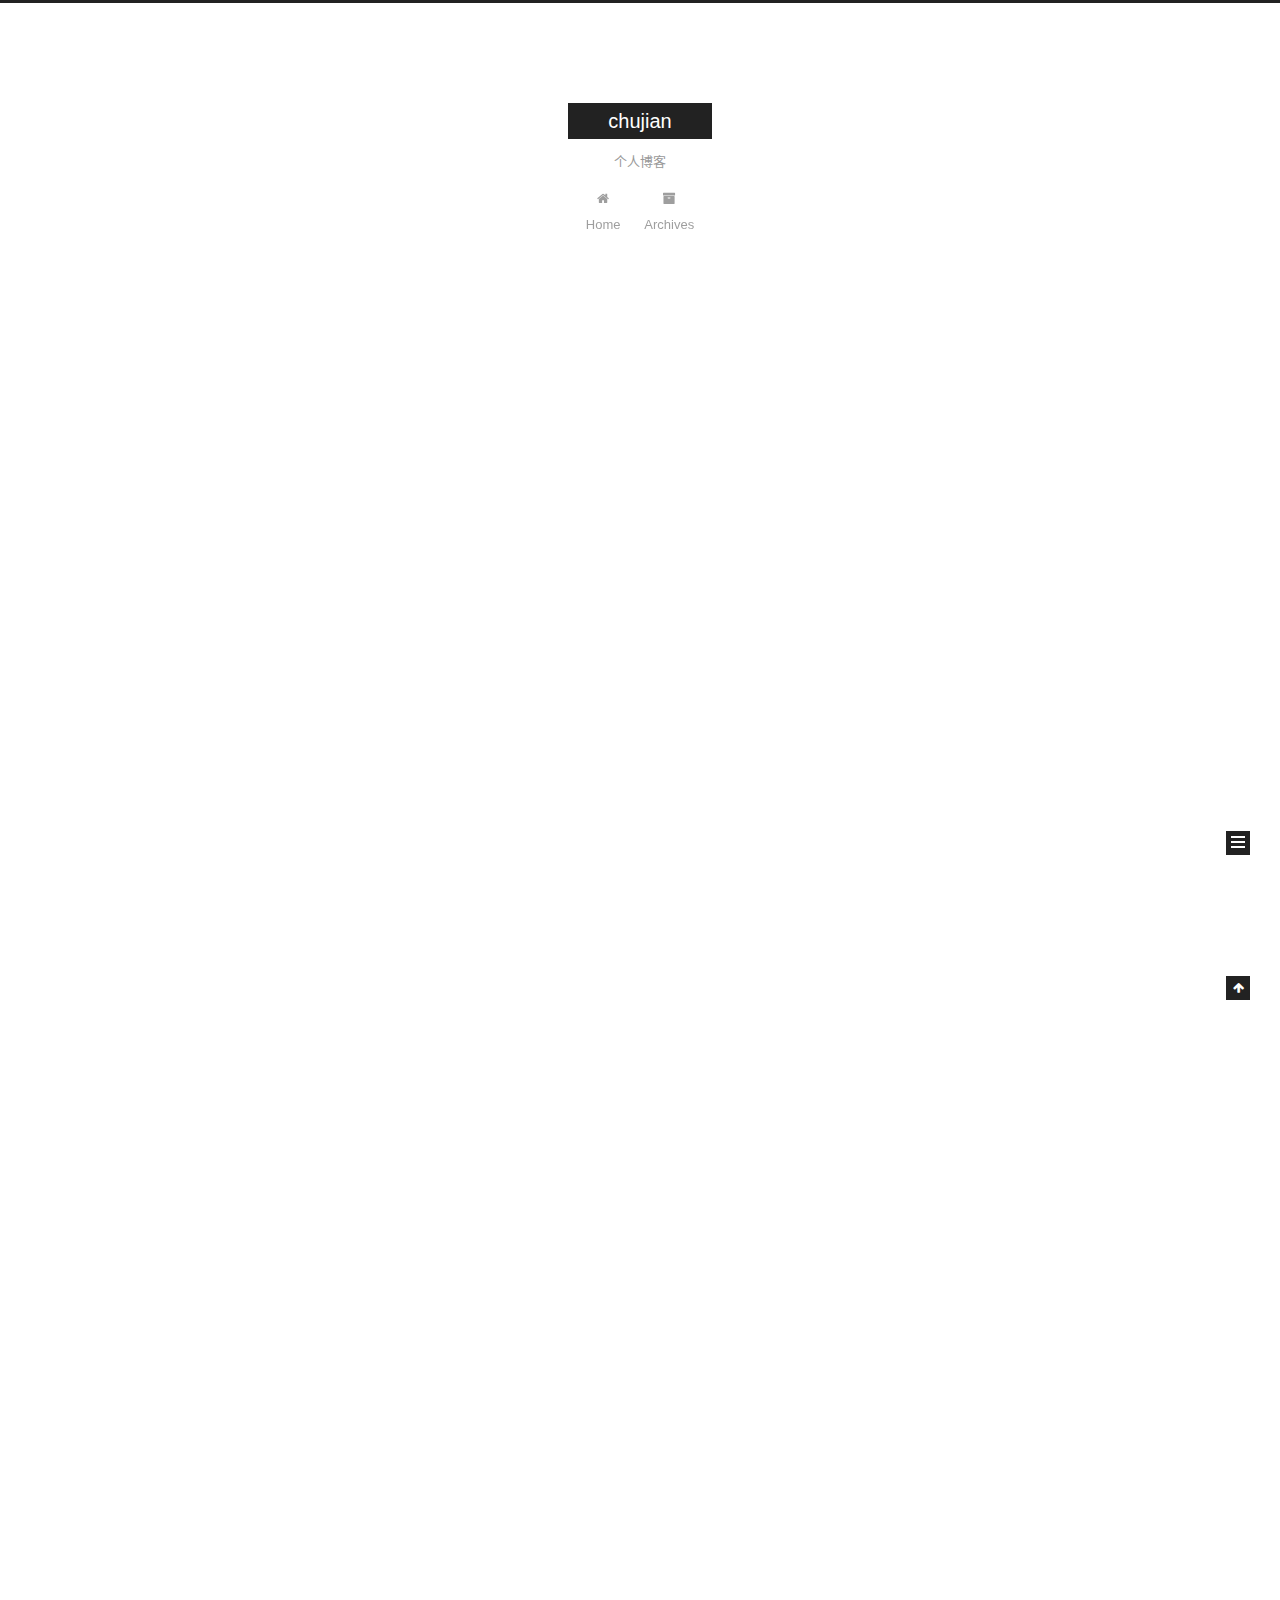
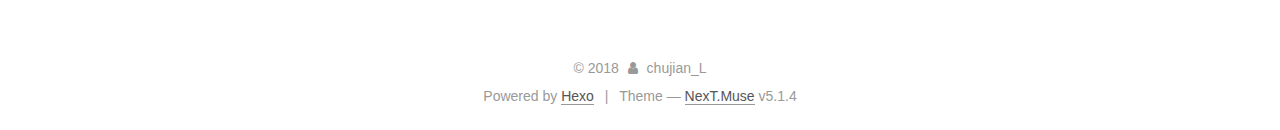
==== commit e933ab47: "Site updated: 2018-12-11 16:07:16" ====
--- a/index.html
+++ b/index.html
@@ -229,7 +229,7 @@
   
   
   <div class="post-block">
-    <link itemprop="mainEntityOfPage" href="http://yoursite.com/2018/12/03/你好，Hexo/">
+    <link itemprop="mainEntityOfPage" href="http://yoursite.com/2018/12/11/first-blog/">
 
     <span hidden itemprop="author" itemscope="" itemtype="http://schema.org/Person">
       <meta itemprop="name" content="chujian_L">
@@ -248,7 +248,7 @@
         
           <h1 class="post-title" itemprop="name headline">
                 
-                <a class="post-title-link" href="/2018/12/03/你好，Hexo/" itemprop="url">你好，Hexo</a></h1>
+                <a class="post-title-link" href="/2018/12/11/first-blog/" itemprop="url">first blog</a></h1>
         
 
         <div class="post-meta">
@@ -260,8 +260,8 @@
               
                 <span class="post-meta-item-text">Posted on</span>
               
-              <time title="Post created" itemprop="dateCreated datePublished" datetime="2018-12-03T15:04:29+08:00">
-                2018-12-03
+              <time title="Post created" itemprop="dateCreated datePublished" datetime="2018-12-11T16:04:17+08:00">
+                2018-12-11
               </time>
             
 
@@ -300,7 +300,8 @@
       
         
           
-            
+            <p>   我的第一条博客！</p>
+
           
         
       
--- a/css/main.css
+++ b/css/main.css
@@ -1822,7 +1822,7 @@
   width: 4px;
   height: 4px;
   border-radius: 50%;
-  background: #7f839c;
+  background: #82f7ff;
 }
 .links-of-blogroll {
   font-size: 13px;
